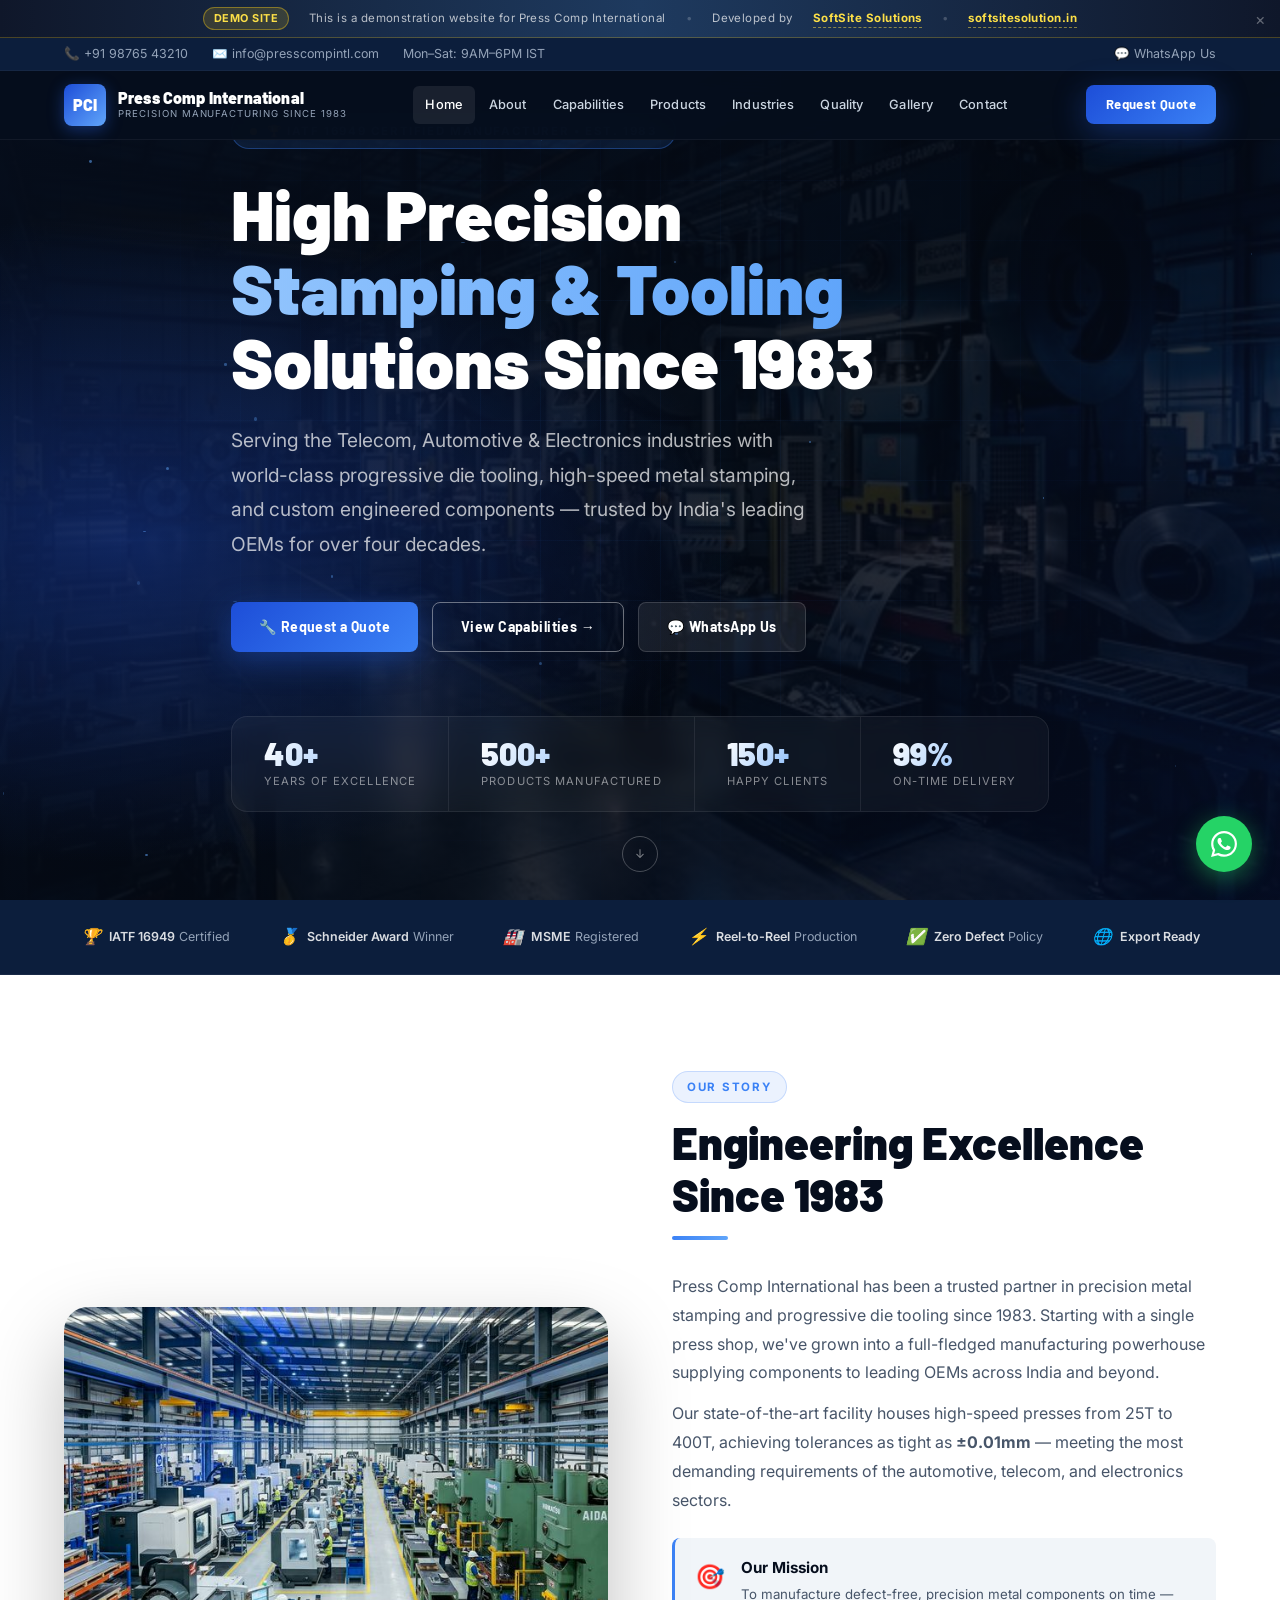
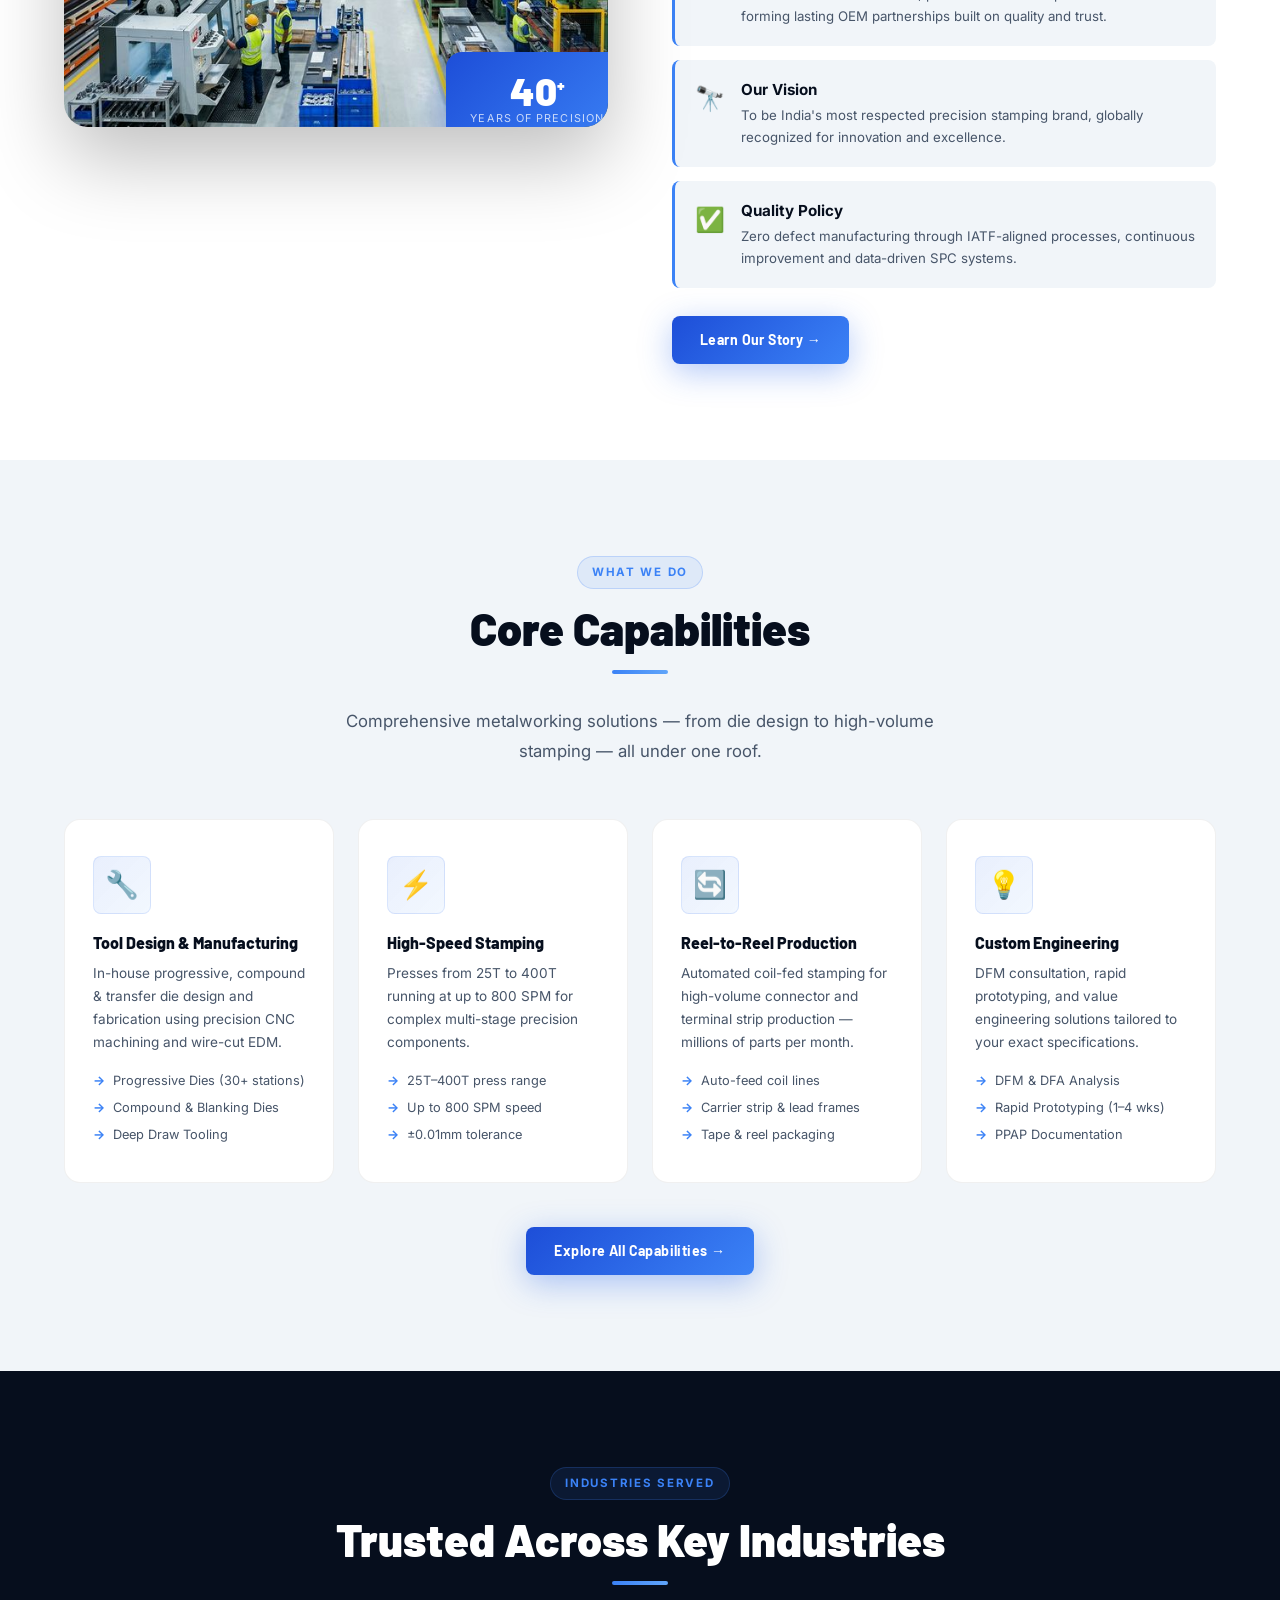
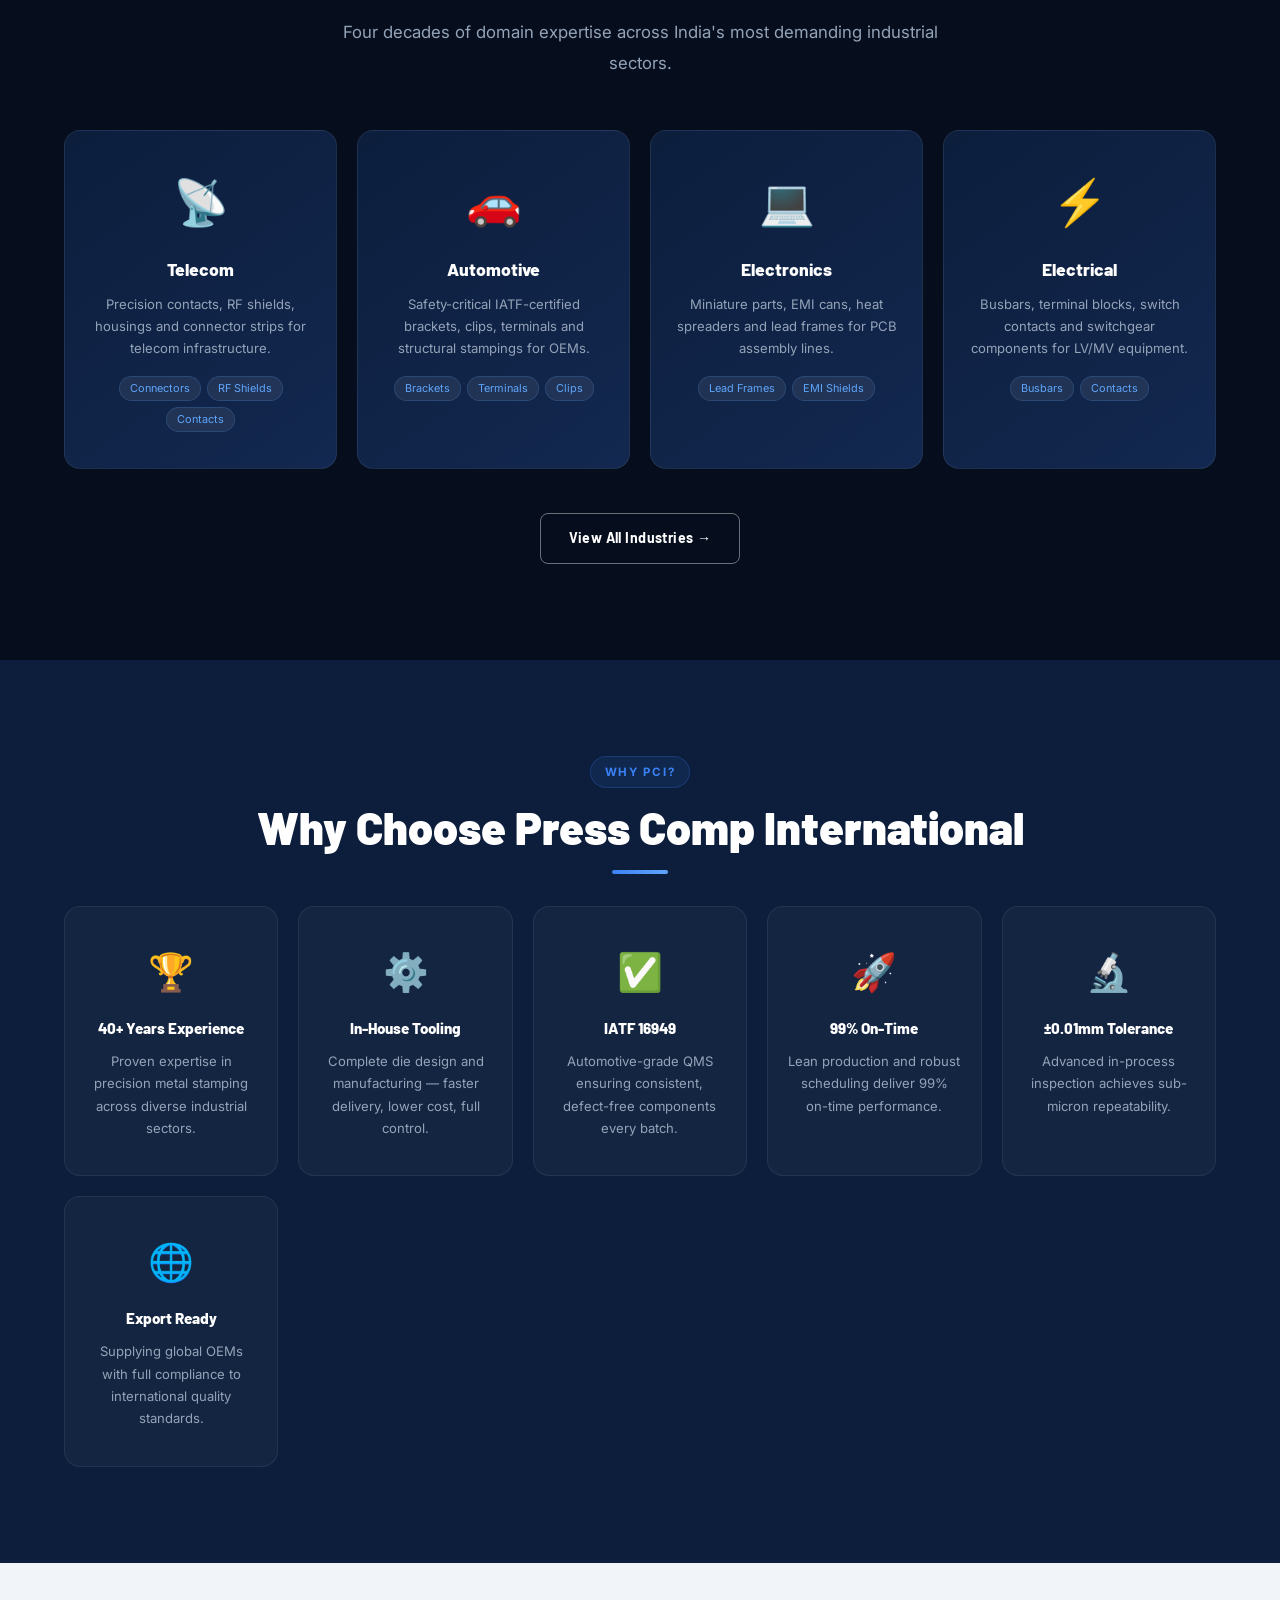
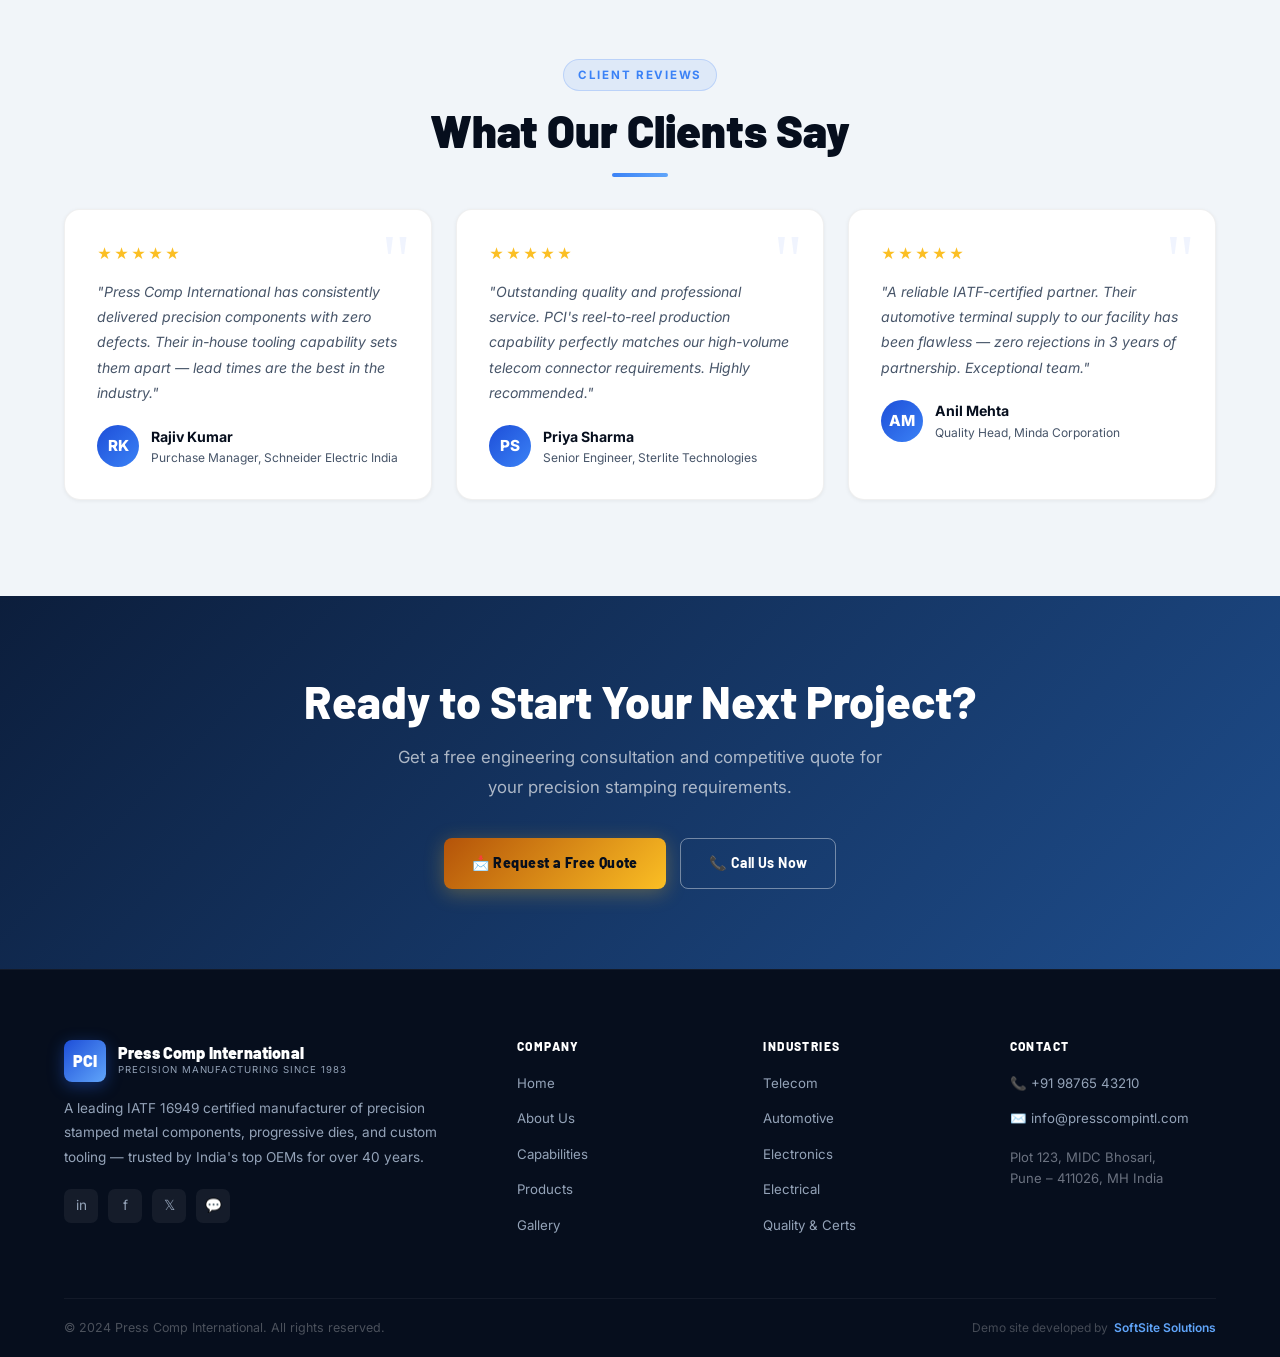
==== index.html @ 60676b9e "Initial commit: Premium Press Comp International website - Developed by SoftSite Solutions" ====
<!DOCTYPE html>
<html lang="en">
<head>
  <meta charset="UTF-8"/>
  <meta name="viewport" content="width=device-width,initial-scale=1.0"/>
  <title>Press Comp International | Precision Stamping & Tooling Since 1983</title>
  <meta name="description" content="Press Comp International – India's leading precision metal stamping and tooling manufacturer since 1983. Serving telecom, automotive, and electronics industries with IATF 16949 certified quality."/>
  <meta name="keywords" content="precision stamping, metal tooling, telecom components, automotive parts, reel-to-reel, progressive die, Press Comp International, Pune manufacturing"/>
  <meta property="og:title" content="Press Comp International | Precision Stamping Since 1983"/>
  <meta property="og:description" content="IATF 16949 certified precision metal stamping manufacturer — 40+ years of excellence."/>
  <meta property="og:type" content="website"/>
  <link rel="canonical" href="https://www.presscompinternational.com/"/>
  <link rel="stylesheet" href="assets/css/style.css"/>
  <link rel="icon" href="data:image/svg+xml,<svg xmlns='http://www.w3.org/2000/svg' viewBox='0 0 100 100'><text y='.9em' font-size='90'>⚙️</text></svg>"/>
</head>
<body>

<!-- ═══ DEMO BANNER ═══ -->
<div id="demo-banner">
  <span class="db-badge">Demo Site</span>
  <span class="db-text">This is a demonstration website for Press Comp International</span>
  <span class="db-sep">•</span>
  <span class="db-text">Developed by</span>
  <a href="https://softsitesolution.in" target="_blank" class="db-link">SoftSite Solutions</a>
  <span class="db-sep">•</span>
  <a href="https://softsitesolution.in" target="_blank" class="db-link">softsitesolution.in</a>
  <button class="db-close" id="db-close" aria-label="Close banner">×</button>
</div>

<!-- ═══ NAVBAR ═══ -->
<nav id="navbar">
  <div class="nav-top">
    <div class="container nav-top-inner">
      <div class="nt-contact">
        <a href="tel:+919876543210">📞 +91 98765 43210</a>
        <a href="mailto:info@presscompintl.com">✉️ info@presscompintl.com</a>
        <span>Mon–Sat: 9AM–6PM IST</span>
      </div>
      <div class="nt-contact">
        <a href="https://wa.me/919876543210" target="_blank">💬 WhatsApp Us</a>
      </div>
    </div>
  </div>
  <div class="nav-main">
    <div class="container nav-inner">
      <a href="index.html" class="logo">
        <div class="logo-mark">PCI</div>
        <div class="logo-text">
          <div class="logo-name">Press Comp International</div>
          <div class="logo-sub">Precision Manufacturing Since 1983</div>
        </div>
      </a>
      <div class="nav-links">
        <a href="index.html" class="active">Home</a>
        <a href="about.html">About</a>
        <a href="capabilities.html">Capabilities</a>
        <a href="products.html">Products</a>
        <a href="industries.html">Industries</a>
        <a href="quality.html">Quality</a>
        <a href="gallery.html">Gallery</a>
        <a href="contact.html">Contact</a>
      </div>
      <div class="nav-cta">
        <a href="contact.html" class="btn btn-primary">Request Quote</a>
      </div>
      <div class="hamburger" id="hamburger"><span></span><span></span><span></span></div>
    </div>
  </div>
</nav>

<!-- Mobile Menu -->
<div class="mobile-menu" id="mobileMenu">
  <button class="mobile-menu-close" id="mobileClose">×</button>
  <a href="index.html">Home</a>
  <a href="about.html">About Us</a>
  <a href="capabilities.html">Capabilities</a>
  <a href="products.html">Products</a>
  <a href="industries.html">Industries</a>
  <a href="quality.html">Quality & Certs</a>
  <a href="gallery.html">Gallery</a>
  <a href="contact.html">Contact</a>
  <a href="contact.html" class="btn btn-primary" style="margin-top:20px;justify-content:center;">📩 Request Quote</a>
</div>

<!-- ═══ HERO ═══ -->
<section id="hero">
  <div class="hero-bg"></div>
  <div class="hero-overlay"></div>
  <div class="hero-grid"></div>
  <div class="hero-particles"></div>

  <div class="container hero-content">
    <div class="hero-eyebrow">
      <div class="eyebrow-dot"></div>
      <span class="eyebrow-text">🏆 IATF 16949 Certified Manufacturer • Est. 1983</span>
    </div>
    <h1 class="hero-title">
      High Precision<br>
      <span class="hl">Stamping &amp; Tooling</span><br>
      Solutions Since 1983
    </h1>
    <p class="hero-sub">Serving the Telecom, Automotive &amp; Electronics industries with world-class progressive die tooling, high-speed metal stamping, and custom engineered components — trusted by India's leading OEMs for over four decades.</p>
    <div class="hero-btns">
      <a href="contact.html" class="btn btn-primary">🔧 Request a Quote</a>
      <a href="capabilities.html" class="btn btn-outline">View Capabilities →</a>
      <a href="https://wa.me/919876543210?text=Hello%20PCI%2C%20I%20have%20an%20enquiry." class="btn btn-glass" target="_blank">💬 WhatsApp Us</a>
    </div>
    <div class="hero-stats">
      <div class="stat-card">
        <div class="stat-num"><span data-target="40" data-suffix="+">40+</span></div>
        <div class="stat-label">Years of Excellence</div>
      </div>
      <div class="stat-card">
        <div class="stat-num"><span data-target="500" data-suffix="+">500+</span></div>
        <div class="stat-label">Products Manufactured</div>
      </div>
      <div class="stat-card">
        <div class="stat-num"><span data-target="150" data-suffix="+">150+</span></div>
        <div class="stat-label">Happy Clients</div>
      </div>
      <div class="stat-card">
        <div class="stat-num"><span data-target="99" data-suffix="%">99%</span></div>
        <div class="stat-label">On-Time Delivery</div>
      </div>
    </div>
  </div>

  <div class="hero-scroll">
    <div class="scroll-ring"></div>
  </div>
</section>

<!-- ═══ TRUST STRIP ═══ -->
<div class="trust-strip">
  <div class="container trust-inner">
    <div class="trust-pill"><i>🏆</i><span><strong>IATF 16949</strong> Certified</span></div>
    <div class="trust-pill"><i>🥇</i><span><strong>Schneider Award</strong> Winner</span></div>
    <div class="trust-pill"><i>🏭</i><span><strong>MSME</strong> Registered</span></div>
    <div class="trust-pill"><i>⚡</i><span><strong>Reel-to-Reel</strong> Production</span></div>
    <div class="trust-pill"><i>✅</i><span><strong>Zero Defect</strong> Policy</span></div>
    <div class="trust-pill"><i>🌐</i><span><strong>Export Ready</strong></span></div>
  </div>
</div>

<!-- ═══ ABOUT SNAPSHOT ═══ -->
<section class="section-pad section-white">
  <div class="container">
    <div class="ab-grid">
      <div class="img-frame reveal">
        <img src="assets/images/factory_floor.png" alt="Press Comp International factory" loading="lazy"/>
        <div class="img-badge">
          <div class="nb">40<sup style="font-size:1rem">+</sup></div>
          <div class="nl">Years of Precision</div>
        </div>
      </div>
      <div class="reveal d1">
        <span class="tag">Our Story</span>
        <h2 class="section-title">Engineering Excellence<br>Since 1983</h2>
        <span class="line"></span>
        <p>Press Comp International has been a trusted partner in precision metal stamping and progressive die tooling since 1983. Starting with a single press shop, we've grown into a full-fledged manufacturing powerhouse supplying components to leading OEMs across India and beyond.</p>
        <p style="margin-top:12px;">Our state-of-the-art facility houses high-speed presses from 25T to 400T, achieving tolerances as tight as <strong>±0.01mm</strong> — meeting the most demanding requirements of the automotive, telecom, and electronics sectors.</p>
        <div class="pillars">
          <div class="pillar"><div class="pillar-ico">🎯</div><div><div class="pillar-title">Our Mission</div><div class="pillar-text">To manufacture defect-free, precision metal components on time — forming lasting OEM partnerships built on quality and trust.</div></div></div>
          <div class="pillar"><div class="pillar-ico">🔭</div><div><div class="pillar-title">Our Vision</div><div class="pillar-text">To be India's most respected precision stamping brand, globally recognized for innovation and excellence.</div></div></div>
          <div class="pillar"><div class="pillar-ico">✅</div><div><div class="pillar-title">Quality Policy</div><div class="pillar-text">Zero defect manufacturing through IATF-aligned processes, continuous improvement and data-driven SPC systems.</div></div></div>
        </div>
        <a href="about.html" class="btn btn-primary" style="margin-top:28px;">Learn Our Story →</a>
      </div>
    </div>
  </div>
</section>

<!-- ═══ CAPABILITIES ═══ -->
<section class="section-pad section-light">
  <div class="container">
    <div class="text-center reveal">
      <span class="tag">What We Do</span>
      <h2 class="section-title">Core Capabilities</h2>
      <span class="line c"></span>
      <p class="section-sub">Comprehensive metalworking solutions — from die design to high-volume stamping — all under one roof.</p>
    </div>
    <div class="cap-grid">
      <div class="cap-card reveal"><div class="cap-ico">🔧</div><h3 class="cap-title">Tool Design & Manufacturing</h3><p class="cap-desc">In-house progressive, compound & transfer die design and fabrication using precision CNC machining and wire-cut EDM.</p><ul class="cap-list"><li>Progressive Dies (30+ stations)</li><li>Compound & Blanking Dies</li><li>Deep Draw Tooling</li></ul></div>
      <div class="cap-card reveal d1"><div class="cap-ico">⚡</div><h3 class="cap-title">High-Speed Stamping</h3><p class="cap-desc">Presses from 25T to 400T running at up to 800 SPM for complex multi-stage precision components.</p><ul class="cap-list"><li>25T–400T press range</li><li>Up to 800 SPM speed</li><li>±0.01mm tolerance</li></ul></div>
      <div class="cap-card reveal d2"><div class="cap-ico">🔄</div><h3 class="cap-title">Reel-to-Reel Production</h3><p class="cap-desc">Automated coil-fed stamping for high-volume connector and terminal strip production — millions of parts per month.</p><ul class="cap-list"><li>Auto-feed coil lines</li><li>Carrier strip & lead frames</li><li>Tape & reel packaging</li></ul></div>
      <div class="cap-card reveal d3"><div class="cap-ico">💡</div><h3 class="cap-title">Custom Engineering</h3><p class="cap-desc">DFM consultation, rapid prototyping, and value engineering solutions tailored to your exact specifications.</p><ul class="cap-list"><li>DFM & DFA Analysis</li><li>Rapid Prototyping (1–4 wks)</li><li>PPAP Documentation</li></ul></div>
    </div>
    <div class="text-center" style="margin-top:44px;">
      <a href="capabilities.html" class="btn btn-primary">Explore All Capabilities →</a>
    </div>
  </div>
</section>

<!-- ═══ INDUSTRIES ═══ -->
<section class="section-pad section-dark">
  <div class="container">
    <div class="text-center reveal">
      <span class="tag">Industries Served</span>
      <h2 class="section-title light">Trusted Across Key Industries</h2>
      <span class="line c"></span>
      <p class="section-sub light">Four decades of domain expertise across India's most demanding industrial sectors.</p>
    </div>
    <div class="ind-grid">
      <div class="ind-card reveal"><div class="ind-ico">📡</div><div class="ind-name">Telecom</div><p class="ind-desc">Precision contacts, RF shields, housings and connector strips for telecom infrastructure.</p><div class="ind-tags"><span class="ind-tag">Connectors</span><span class="ind-tag">RF Shields</span><span class="ind-tag">Contacts</span></div></div>
      <div class="ind-card reveal d1"><div class="ind-ico">🚗</div><div class="ind-name">Automotive</div><p class="ind-desc">Safety-critical IATF-certified brackets, clips, terminals and structural stampings for OEMs.</p><div class="ind-tags"><span class="ind-tag">Brackets</span><span class="ind-tag">Terminals</span><span class="ind-tag">Clips</span></div></div>
      <div class="ind-card reveal d2"><div class="ind-ico">💻</div><div class="ind-name">Electronics</div><p class="ind-desc">Miniature parts, EMI cans, heat spreaders and lead frames for PCB assembly lines.</p><div class="ind-tags"><span class="ind-tag">Lead Frames</span><span class="ind-tag">EMI Shields</span></div></div>
      <div class="ind-card reveal d3"><div class="ind-ico">⚡</div><div class="ind-name">Electrical</div><p class="ind-desc">Busbars, terminal blocks, switch contacts and switchgear components for LV/MV equipment.</p><div class="ind-tags"><span class="ind-tag">Busbars</span><span class="ind-tag">Contacts</span></div></div>
    </div>
    <div class="text-center" style="margin-top:44px;">
      <a href="industries.html" class="btn btn-outline">View All Industries →</a>
    </div>
  </div>
</section>

<!-- ═══ WHY CHOOSE US ═══ -->
<section class="section-pad section-navy">
  <div class="container">
    <div class="text-center reveal">
      <span class="tag">Why PCI?</span>
      <h2 class="section-title light">Why Choose Press Comp International</h2>
      <span class="line c"></span>
    </div>
    <div class="why-grid">
      <div class="why-card reveal"><div class="why-ico">🏆</div><div class="why-title">40+ Years Experience</div><p class="why-text">Proven expertise in precision metal stamping across diverse industrial sectors.</p></div>
      <div class="why-card reveal d1"><div class="why-ico">⚙️</div><div class="why-title">In-House Tooling</div><p class="why-text">Complete die design and manufacturing — faster delivery, lower cost, full control.</p></div>
      <div class="why-card reveal d2"><div class="why-ico">✅</div><div class="why-title">IATF 16949</div><p class="why-text">Automotive-grade QMS ensuring consistent, defect-free components every batch.</p></div>
      <div class="why-card reveal d3"><div class="why-ico">🚀</div><div class="why-title">99% On-Time</div><p class="why-text">Lean production and robust scheduling deliver 99% on-time performance.</p></div>
      <div class="why-card reveal"><div class="why-ico">🔬</div><div class="why-title">±0.01mm Tolerance</div><p class="why-text">Advanced in-process inspection achieves sub-micron repeatability.</p></div>
      <div class="why-card reveal d1"><div class="why-ico">🌐</div><div class="why-title">Export Ready</div><p class="why-text">Supplying global OEMs with full compliance to international quality standards.</p></div>
    </div>
  </div>
</section>

<!-- ═══ TESTIMONIALS ═══ -->
<section class="section-pad section-light">
  <div class="container">
    <div class="text-center reveal">
      <span class="tag">Client Reviews</span>
      <h2 class="section-title">What Our Clients Say</h2>
      <span class="line c"></span>
    </div>
    <div class="testi-grid">
      <div class="testi-card reveal">
        <div class="testi-quote">"</div>
        <div class="stars">★★★★★</div>
        <p class="testi-text">"Press Comp International has consistently delivered precision components with zero defects. Their in-house tooling capability sets them apart — lead times are the best in the industry."</p>
        <div class="testi-auth"><div class="auth-av">RK</div><div><div class="auth-name">Rajiv Kumar</div><div class="auth-role">Purchase Manager, Schneider Electric India</div></div></div>
      </div>
      <div class="testi-card reveal d1">
        <div class="testi-quote">"</div>
        <div class="stars">★★★★★</div>
        <p class="testi-text">"Outstanding quality and professional service. PCI's reel-to-reel production capability perfectly matches our high-volume telecom connector requirements. Highly recommended."</p>
        <div class="testi-auth"><div class="auth-av">PS</div><div><div class="auth-name">Priya Sharma</div><div class="auth-role">Senior Engineer, Sterlite Technologies</div></div></div>
      </div>
      <div class="testi-card reveal d2">
        <div class="testi-quote">"</div>
        <div class="stars">★★★★★</div>
        <p class="testi-text">"A reliable IATF-certified partner. Their automotive terminal supply to our facility has been flawless — zero rejections in 3 years of partnership. Exceptional team."</p>
        <div class="testi-auth"><div class="auth-av">AM</div><div><div class="auth-name">Anil Mehta</div><div class="auth-role">Quality Head, Minda Corporation</div></div></div>
      </div>
    </div>
  </div>
</section>

<!-- ═══ CTA BANNER ═══ -->
<section class="cta-section">
  <div class="container text-center">
    <div class="reveal">
      <h2 style="color:#fff;font-size:clamp(1.8rem,3.5vw,2.8rem);margin-bottom:14px;">Ready to Start Your Next Project?</h2>
      <p style="color:rgba(255,255,255,.65);max-width:520px;margin:0 auto 36px;font-size:1.05rem;line-height:1.8;">Get a free engineering consultation and competitive quote for your precision stamping requirements.</p>
      <div style="display:flex;gap:14px;justify-content:center;flex-wrap:wrap;">
        <a href="contact.html" class="btn btn-gold">📩 Request a Free Quote</a>
        <a href="tel:+919876543210" class="btn btn-outline">📞 Call Us Now</a>
      </div>
    </div>
  </div>
</section>

<!-- ═══ FOOTER ═══ -->
<footer>
  <div class="container">
    <div class="footer-grid">
      <div class="footer-brand">
        <div class="logo">
          <div class="logo-mark">PCI</div>
          <div class="logo-text">
            <div class="logo-name">Press Comp International</div>
            <div class="logo-sub">Precision Manufacturing Since 1983</div>
          </div>
        </div>
        <p>A leading IATF 16949 certified manufacturer of precision stamped metal components, progressive dies, and custom tooling — trusted by India's top OEMs for over 40 years.</p>
        <div class="footer-social">
          <a href="#" class="soc-btn" aria-label="LinkedIn">in</a>
          <a href="#" class="soc-btn" aria-label="Facebook">f</a>
          <a href="#" class="soc-btn" aria-label="Twitter">𝕏</a>
          <a href="https://wa.me/919876543210" class="soc-btn" aria-label="WhatsApp" target="_blank">💬</a>
        </div>
      </div>
      <div class="footer-col">
        <h5>Company</h5>
        <ul>
          <li><a href="index.html">Home</a></li>
          <li><a href="about.html">About Us</a></li>
          <li><a href="capabilities.html">Capabilities</a></li>
          <li><a href="products.html">Products</a></li>
          <li><a href="gallery.html">Gallery</a></li>
        </ul>
      </div>
      <div class="footer-col">
        <h5>Industries</h5>
        <ul>
          <li><a href="industries.html">Telecom</a></li>
          <li><a href="industries.html">Automotive</a></li>
          <li><a href="industries.html">Electronics</a></li>
          <li><a href="industries.html">Electrical</a></li>
          <li><a href="quality.html">Quality & Certs</a></li>
        </ul>
      </div>
      <div class="footer-col">
        <h5>Contact</h5>
        <ul>
          <li><a href="tel:+919876543210">📞 +91 98765 43210</a></li>
          <li><a href="mailto:info@presscompintl.com">✉️ info@presscompintl.com</a></li>
          <li style="color:#6b7280;font-size:.82rem;padding-top:6px;">Plot 123, MIDC Bhosari,<br>Pune – 411026, MH India</li>
        </ul>
      </div>
    </div>
    <div class="footer-bottom">
      <p>© 2024 Press Comp International. All rights reserved.</p>
      <div class="dev-credit">
        Demo site developed by
        <a href="https://softsitesolution.in" target="_blank" rel="noopener">SoftSite Solutions</a>
      </div>
    </div>
  </div>
</footer>

<!-- WhatsApp Float -->
<a href="https://wa.me/919876543210?text=Hello%20Press%20Comp%20International%2C%20I%20would%20like%20to%20request%20a%20quote." class="wa-float" target="_blank" rel="noopener noreferrer" aria-label="Chat on WhatsApp">
  <svg viewBox="0 0 24 24" xmlns="http://www.w3.org/2000/svg"><path d="M17.472 14.382c-.297-.149-1.758-.867-2.03-.967-.273-.099-.471-.148-.67.15-.197.297-.767.966-.94 1.164-.173.199-.347.223-.644.075-.297-.15-1.255-.463-2.39-1.475-.883-.788-1.48-1.761-1.653-2.059-.173-.297-.018-.458.13-.606.134-.133.298-.347.446-.52.149-.174.198-.298.298-.497.099-.198.05-.371-.025-.52-.075-.149-.669-1.612-.916-2.207-.242-.579-.487-.5-.669-.51-.173-.008-.371-.01-.57-.01-.198 0-.52.074-.792.372-.272.297-1.04 1.016-1.04 2.479 0 1.462 1.065 2.875 1.213 3.074.149.198 2.096 3.2 5.077 4.487.709.306 1.262.489 1.694.625.712.227 1.36.195 1.871.118.571-.085 1.758-.719 2.006-1.413.248-.694.248-1.289.173-1.413-.074-.124-.272-.198-.57-.347m-5.421 7.403h-.004a9.87 9.87 0 01-5.031-1.378l-.361-.214-3.741.982.998-3.648-.235-.374a9.86 9.86 0 01-1.51-5.26c.001-5.45 4.436-9.884 9.888-9.884 2.64 0 5.122 1.03 6.988 2.898a9.825 9.825 0 012.893 6.994c-.003 5.45-4.437 9.884-9.885 9.884m8.413-18.297A11.815 11.815 0 0012.05 0C5.495 0 .16 5.335.157 11.892c0 2.096.547 4.142 1.588 5.945L.057 24l6.305-1.654a11.882 11.882 0 005.683 1.448h.005c6.554 0 11.89-5.335 11.893-11.893a11.821 11.821 0 00-3.48-8.413z"/></svg>
</a>

<!-- Scroll Top -->
<button id="scrollTop" aria-label="Scroll to top">↑</button>

<script src="assets/js/main.js"></script>
</body>
</html>
---- assets/css/style.css ----
/* ================================================================
   PRESS COMP INTERNATIONAL — PREMIUM STYLESHEET v2.0
   Developed by SoftSite Solutions | softsitesolution.in
   ================================================================ */

@import url('https://fonts.googleapis.com/css2?family=Inter:wght@300;400;500;600;700;800;900&family=Barlow:ital,wght@0,400;0,500;0,600;0,700;0,800;0,900;1,600&display=swap');

/* ─── CSS Variables ─── */
:root {
  --navy:         #060e1d;
  --navy-mid:     #0c1e3c;
  --navy-light:   #132850;
  --blue:         #1a4272;
  --blue-vivid:   #1d4ed8;
  --accent:       #3b82f6;
  --accent-glow:  #60a5fa;
  --steel:        #475569;
  --steel-light:  #94a3b8;
  --silver:       #cbd5e1;
  --white:        #ffffff;
  --off-white:    #f8fafc;
  --bg-section:   #f1f5f9;
  --gold:         #c8960c;
  --gold-light:   #fbbf24;
  --brand:        #2563eb;
  --brand-dark:   #1e40af;

  --font-head:    'Barlow', sans-serif;
  --font-body:    'Inter', sans-serif;

  --ease:         cubic-bezier(0.4, 0, 0.2, 1);
  --t:            0.3s var(--ease);

  --shadow-xs:    0 1px 4px rgba(0,0,0,0.06);
  --shadow-sm:    0 2px 12px rgba(0,0,0,0.08);
  --shadow-md:    0 8px 32px rgba(0,0,0,0.12);
  --shadow-lg:    0 20px 60px rgba(0,0,0,0.18);
  --shadow-xl:    0 32px 80px rgba(0,0,0,0.25);
  --shadow-blue:  0 8px 32px rgba(37,99,235,0.35);

  --r:            8px;
  --r-lg:         16px;
  --r-xl:         24px;
}

/* ─── Reset ─── */
*,*::before,*::after{box-sizing:border-box;margin:0;padding:0;}
html{scroll-behavior:smooth;font-size:16px;}
body{font-family:var(--font-body);color:var(--navy);background:var(--white);line-height:1.6;overflow-x:hidden;}
img{max-width:100%;height:auto;display:block;}
a{text-decoration:none;color:inherit;}
ul{list-style:none;}
button{cursor:pointer;border:none;background:none;font-family:inherit;}
input,select,textarea{font-family:inherit;}

/* ─── Typography ─── */
h1,h2,h3,h4,h5,h6{font-family:var(--font-head);font-weight:800;line-height:1.15;}
h1{font-size:clamp(2.2rem,5.5vw,4rem);}
h2{font-size:clamp(1.7rem,3.5vw,2.8rem);}
h3{font-size:clamp(1.15rem,2.5vw,1.55rem);}
p{color:var(--steel);line-height:1.8;font-size:1rem;}

/* ─── Utility ─── */
.container{max-width:1200px;margin:0 auto;padding:0 24px;}
.section-pad{padding:96px 0;}
.section-pad-sm{padding:64px 0;}
.text-center{text-align:center;}

.tag{
  display:inline-flex;align-items:center;gap:8px;
  font-size:.72rem;font-weight:700;letter-spacing:.15em;text-transform:uppercase;
  color:var(--accent);background:rgba(59,130,246,.1);
  padding:6px 14px;border-radius:50px;
  border:1px solid rgba(59,130,246,.22);margin-bottom:14px;
}

.section-title{
  font-family:var(--font-head);font-weight:900;color:var(--navy);margin-bottom:16px;
}
.section-title.light{color:var(--white);}
.section-sub{
  font-size:1.05rem;color:var(--steel);max-width:640px;
  margin:0 auto 52px;line-height:1.8;
}
.section-sub.light{color:var(--steel-light);}

.line{
  display:block;width:56px;height:4px;border-radius:2px;
  background:linear-gradient(90deg,var(--accent),var(--accent-glow));
  margin:14px 0 32px;
}
.line.c{margin:14px auto 32px;}

/* ─── Demo Banner ─── */
#demo-banner{
  position:fixed;top:0;left:0;right:0;z-index:2000;
  background:linear-gradient(90deg,#0f172a 0%,#1e3a5f 50%,#0f172a 100%);
  border-bottom:1px solid rgba(250,204,21,.25);
  display:flex;align-items:center;justify-content:center;gap:20px;
  padding:7px 16px;font-size:.72rem;letter-spacing:.04em;
}
#demo-banner .db-badge{
  background:rgba(250,204,21,.15);border:1px solid rgba(250,204,21,.4);
  color:#fde047;border-radius:50px;padding:2px 10px;font-weight:700;font-size:.68rem;text-transform:uppercase;
}
#demo-banner .db-text{color:rgba(255,255,255,.7);}
#demo-banner .db-link{
  color:#fde047;font-weight:700;border-bottom:1px dashed rgba(253,224,71,.5);
  transition:var(--t);text-decoration:none;
}
#demo-banner .db-link:hover{color:#fff;border-color:#fff;}
#demo-banner .db-sep{color:rgba(255,255,255,.2);}
#demo-banner .db-close{
  position:absolute;right:14px;background:none;border:none;
  color:rgba(255,255,255,.35);font-size:1rem;cursor:pointer;transition:var(--t);
}
#demo-banner .db-close:hover{color:var(--white);}

/* ─── Navbar ─── */
#navbar{
  position:fixed;left:0;right:0;z-index:1000;
  transition:var(--t);
  top:33px; /* below demo banner */
}

.nav-top{
  background:var(--navy-mid);padding:6px 0;
  border-bottom:1px solid rgba(255,255,255,.04);
}
.nav-top-inner{
  display:flex;justify-content:space-between;align-items:center;
  font-size:.78rem;
}
.nt-contact{display:flex;gap:24px;color:var(--steel-light);}
.nt-contact a{color:var(--steel-light);display:flex;align-items:center;gap:6px;transition:var(--t);}
.nt-contact a:hover{color:var(--accent-glow);}

.nav-main{
  background:rgba(6,14,29,.96);
  backdrop-filter:blur(24px);-webkit-backdrop-filter:blur(24px);
  border-bottom:1px solid rgba(255,255,255,.05);
}
.nav-main.scrolled{box-shadow:0 4px 30px rgba(0,0,0,.5);}

.nav-inner{
  display:flex;align-items:center;justify-content:space-between;
  height:68px;
}

/* Logo */
.logo{display:flex;align-items:center;gap:12px;text-decoration:none;}
.logo-mark{
  width:42px;height:42px;border-radius:8px;
  background:linear-gradient(135deg,var(--blue-vivid),var(--accent-glow));
  display:flex;align-items:center;justify-content:center;
  font-family:var(--font-head);font-weight:900;font-size:1rem;
  color:#fff;letter-spacing:-.02em;flex-shrink:0;
  box-shadow:0 4px 16px rgba(37,99,235,.4);
}
.logo-text{}
.logo-name{
  font-family:var(--font-head);font-weight:900;font-size:1rem;
  color:#fff;line-height:1.1;letter-spacing:.01em;
  white-space:nowrap;
}
.logo-sub{font-size:.6rem;color:var(--steel-light);letter-spacing:.1em;text-transform:uppercase;}

/* Nav Links */
.nav-links{display:flex;align-items:center;gap:2px;}
.nav-links a{
  color:var(--silver);font-size:.8rem;font-weight:500;
  padding:9px 12px;border-radius:6px;transition:var(--t);
  letter-spacing:.01em;white-space:nowrap;
}
.nav-links a:hover,.nav-links a.active{
  color:#fff;background:rgba(255,255,255,.08);
}

.nav-cta .btn{padding:9px 20px;font-size:.82rem;}

/* Hamburger */
.hamburger{display:none;flex-direction:column;gap:5px;padding:8px;cursor:pointer;}
.hamburger span{display:block;width:22px;height:2px;background:#fff;border-radius:2px;transition:var(--t);}

/* Mobile Menu */
.mobile-menu{
  display:none;position:fixed;inset:0;
  background:rgba(6,14,29,.99);backdrop-filter:blur(30px);
  z-index:999;flex-direction:column;padding:100px 28px 40px;gap:6px;
}
.mobile-menu.open{display:flex;animation:slideIn .3s var(--ease) both;}
@keyframes slideIn{from{opacity:0;transform:translateX(-20px);}to{opacity:1;transform:none;}}
.mobile-menu a{
  color:#fff;font-size:1.35rem;font-family:var(--font-head);font-weight:700;
  padding:16px 0;border-bottom:1px solid rgba(255,255,255,.06);transition:var(--t);
}
.mobile-menu a:hover{color:var(--accent-glow);padding-left:8px;}
.mobile-menu-close{position:absolute;top:20px;right:22px;color:#fff;font-size:2rem;cursor:pointer;background:none;border:none;}

/* ─── Buttons ─── */
.btn{
  display:inline-flex;align-items:center;gap:8px;
  padding:13px 28px;border-radius:var(--r);
  font-family:var(--font-head);font-weight:700;font-size:.88rem;
  letter-spacing:.03em;transition:var(--t);position:relative;overflow:hidden;
  white-space:nowrap;
}
.btn::after{
  content:'';position:absolute;inset:0;
  background:linear-gradient(135deg,rgba(255,255,255,.12),transparent);
  opacity:0;transition:var(--t);
}
.btn:hover::after{opacity:1;}

.btn-primary{
  background:linear-gradient(135deg,var(--blue-vivid),var(--accent));
  color:#fff;box-shadow:var(--shadow-blue);
}
.btn-primary:hover{transform:translateY(-2px);box-shadow:0 12px 40px rgba(37,99,235,.5);}

.btn-outline{
  background:transparent;color:#fff;
  border:1.5px solid rgba(255,255,255,.4);
}
.btn-outline:hover{background:rgba(255,255,255,.08);border-color:#fff;transform:translateY(-2px);}

.btn-gold{
  background:linear-gradient(135deg,#b45309,var(--gold-light));
  color:var(--navy);font-weight:800;
  box-shadow:0 4px 20px rgba(251,191,36,.3);
}
.btn-gold:hover{transform:translateY(-2px);box-shadow:0 8px 32px rgba(251,191,36,.5);}

.btn-glass{
  background:rgba(255,255,255,.08);
  border:1px solid rgba(255,255,255,.15);
  color:#fff;backdrop-filter:blur(10px);
}
.btn-glass:hover{background:rgba(255,255,255,.15);transform:translateY(-2px);}

/* ─── Hero ─── */
#hero{
  min-height:100vh;position:relative;
  display:flex;align-items:center;overflow:hidden;
  background:var(--navy);
  padding-top:105px; /* demo-banner(33) + nav-top(~30) + nav-main(68) = 131 */
}

.hero-bg{
  position:absolute;inset:0;
  background-image:url('../images/hero_factory.png');
  background-size:cover;background-position:center;
  filter:brightness(.25) saturate(.8);
  animation:heroZoom 20s ease-in-out infinite alternate;
  transform-origin:center;
}
@keyframes heroZoom{from{transform:scale(1.04);}to{transform:scale(1.12);}}

.hero-overlay{
  position:absolute;inset:0;
  background:
    radial-gradient(ellipse 80% 60% at 10% 60%,rgba(30,78,216,.35) 0%,transparent 60%),
    linear-gradient(130deg,rgba(6,14,29,.92) 0%,rgba(6,14,29,.55) 60%,rgba(30,78,216,.15) 100%);
}

/* Grid lines overlay */
.hero-grid{
  position:absolute;inset:0;pointer-events:none;
  background-image:
    linear-gradient(rgba(59,130,246,.06) 1px,transparent 1px),
    linear-gradient(90deg,rgba(59,130,246,.06) 1px,transparent 1px);
  background-size:60px 60px;
  mask-image:radial-gradient(ellipse 80% 80% at 50% 50%,black 0%,transparent 70%);
}

.hero-particles{position:absolute;inset:0;pointer-events:none;}
.particle{
  position:absolute;border-radius:50%;
  background:var(--accent-glow);
  animation:particleFloat var(--d,8s) ease-in-out infinite;
}
@keyframes particleFloat{
  0%,100%{transform:translateY(0) translateX(0) scale(1);opacity:.25;}
  50%{transform:translateY(-40px) translateX(20px) scale(1.5);opacity:.7;}
}

.hero-content{position:relative;z-index:2;padding-bottom:80px;}

.hero-eyebrow{
  display:inline-flex;align-items:center;gap:10px;
  background:rgba(59,130,246,.12);
  border:1px solid rgba(59,130,246,.35);
  border-radius:50px;padding:8px 18px;margin-bottom:28px;
  animation:fadeUp .8s var(--ease) both;
}
.eyebrow-dot{width:7px;height:7px;border-radius:50%;background:var(--gold-light);animation:pulse 1.8s infinite;}
@keyframes pulse{0%,100%{opacity:1;transform:scale(1);}50%{opacity:.4;transform:scale(.7);}}
.eyebrow-text{font-size:.72rem;font-weight:700;letter-spacing:.14em;text-transform:uppercase;color:var(--accent-glow);}

.hero-title{
  color:#fff;font-weight:900;font-size:clamp(2.4rem,5.8vw,4.4rem);
  line-height:1.05;margin-bottom:24px;
  animation:fadeUp .9s .08s var(--ease) both;
}
.hero-title .hl{
  background:linear-gradient(90deg,#93c5fd,var(--accent-glow),#a5f3fc);
  -webkit-background-clip:text;-webkit-text-fill-color:transparent;background-clip:text;
  animation:shimmer 3s linear infinite;background-size:200% auto;
}
@keyframes shimmer{0%{background-position:0% center;}100%{background-position:200% center;}}

.hero-sub{
  font-size:clamp(1rem,2vw,1.2rem);
  color:rgba(255,255,255,.7);
  max-width:600px;margin-bottom:40px;line-height:1.8;
  animation:fadeUp 1s .16s var(--ease) both;
}

.hero-btns{display:flex;flex-wrap:wrap;gap:14px;margin-bottom:64px;animation:fadeUp 1s .24s var(--ease) both;}

.hero-stats{
  display:flex;flex-wrap:wrap;
  background:rgba(255,255,255,.04);
  border:1px solid rgba(255,255,255,.08);
  border-radius:var(--r-lg);overflow:hidden;
  backdrop-filter:blur(10px);
  animation:fadeUp 1s .34s var(--ease) both;
  width:fit-content;
}
.stat-card{
  padding:20px 32px;border-right:1px solid rgba(255,255,255,.08);
}
.stat-card:last-child{border-right:none;}
.stat-num{
  font-family:var(--font-head);font-size:2rem;
  font-weight:900;color:#fff;line-height:1;
  background:linear-gradient(120deg,#fff 0%,var(--accent-glow) 100%);
  -webkit-background-clip:text;-webkit-text-fill-color:transparent;background-clip:text;
}
.stat-label{font-size:.7rem;color:rgba(255,255,255,.5);text-transform:uppercase;letter-spacing:.1em;margin-top:4px;}

.hero-scroll{
  position:absolute;bottom:28px;left:50%;transform:translateX(-50%);
  display:flex;flex-direction:column;align-items:center;gap:8px;
  animation:fadeIn 1s 1.2s both;
}
.scroll-ring{
  width:36px;height:36px;border:1.5px solid rgba(255,255,255,.25);border-radius:50%;
  display:flex;align-items:center;justify-content:center;
  animation:scrollBounce 1.5s ease-in-out infinite;
}
@keyframes scrollBounce{0%,100%{transform:translateY(0);}50%{transform:translateY(6px);}}
.scroll-ring::after{content:'↓';color:rgba(255,255,255,.5);font-size:.75rem;}

@keyframes fadeUp{from{opacity:0;transform:translateY(28px);}to{opacity:1;transform:none;}}
@keyframes fadeIn{from{opacity:0;}to{opacity:1;}}

/* ─── Trust Strip ─── */
.trust-strip{
  background:var(--navy-mid);
  border-bottom:1px solid rgba(255,255,255,.05);
  padding:18px 0;
  overflow:hidden;
}
.trust-inner{
  display:flex;align-items:center;justify-content:space-around;
  flex-wrap:wrap;gap:16px;
}
.trust-pill{
  display:flex;align-items:center;gap:8px;
  color:var(--steel-light);font-size:.78rem;padding:6px 0;
}
.trust-pill i{font-size:1rem;color:var(--accent-glow);}
.trust-pill strong{color:rgba(255,255,255,.85);font-weight:600;}

/* ─── Section Styles ─── */
.section-dark{background:var(--navy);}
.section-navy{background:var(--navy-mid);}
.section-light{background:var(--bg-section);}
.section-white{background:#fff;}

/* ─── About Grid ─── */
.ab-grid{display:grid;grid-template-columns:1fr 1fr;gap:64px;align-items:center;}

.img-frame{
  position:relative;border-radius:var(--r-xl);overflow:hidden;
  box-shadow:var(--shadow-xl);
}
.img-frame img{width:100%;height:420px;object-fit:cover;display:block;}
.img-badge{
  position:absolute;bottom:-20px;right:-20px;
  background:linear-gradient(135deg,var(--blue-vivid),var(--accent));
  border-radius:var(--r-lg);padding:20px 24px;text-align:center;
  box-shadow:0 12px 40px rgba(37,99,235,.45);
}
.img-badge .nb{font-family:var(--font-head);font-size:2.4rem;font-weight:900;color:#fff;line-height:1;}
.img-badge .nl{font-size:.68rem;color:rgba(255,255,255,.75);text-transform:uppercase;letter-spacing:.1em;}

.pillars{display:flex;flex-direction:column;gap:14px;margin-top:24px;}
.pillar{
  display:flex;gap:16px;padding:18px 20px;
  background:var(--bg-section);border-radius:var(--r);
  border-left:3px solid var(--accent);transition:var(--t);
}
.pillar:hover{background:#fff;box-shadow:var(--shadow-md);transform:translateX(5px);}
.pillar-ico{font-size:1.5rem;flex-shrink:0;margin-top:2px;}
.pillar-title{font-weight:700;color:var(--navy);font-size:.95rem;margin-bottom:3px;}
.pillar-text{font-size:.83rem;color:var(--steel);line-height:1.65;}

/* ─── Capability Cards ─── */
.cap-grid{display:grid;grid-template-columns:repeat(auto-fit,minmax(260px,1fr));gap:24px;}

.cap-card{
  background:#fff;border-radius:var(--r-lg);padding:36px 28px;
  border:1px solid rgba(0,0,0,.06);transition:var(--t);
  position:relative;overflow:hidden;
}
.cap-card::before{
  content:'';position:absolute;top:0;left:0;right:0;height:3px;
  background:linear-gradient(90deg,var(--blue-vivid),var(--accent-glow));
  transform:scaleX(0);transform-origin:left;transition:var(--t);
}
.cap-card:hover{transform:translateY(-7px);box-shadow:var(--shadow-lg);}
.cap-card:hover::before{transform:scaleX(1);}

.cap-ico{
  width:58px;height:58px;border-radius:var(--r);
  background:linear-gradient(135deg,rgba(37,99,235,.1),rgba(96,165,250,.08));
  display:flex;align-items:center;justify-content:center;
  font-size:1.7rem;margin-bottom:20px;
  border:1px solid rgba(37,99,235,.12);
}
.cap-title{font-size:1rem;font-weight:800;color:var(--navy);margin-bottom:10px;}
.cap-desc{font-size:.85rem;color:var(--steel);line-height:1.7;}
.cap-list{margin-top:16px;display:flex;flex-direction:column;gap:7px;}
.cap-list li{font-size:.8rem;color:var(--steel);display:flex;align-items:center;gap:8px;}
.cap-list li::before{content:'→';color:var(--accent);font-weight:700;flex-shrink:0;}

/* ─── Industry Cards ─── */
.ind-grid{display:grid;grid-template-columns:repeat(auto-fit,minmax(220px,1fr));gap:20px;}

.ind-card{
  background:linear-gradient(145deg,var(--navy-mid),var(--navy-light));
  border-radius:var(--r-lg);padding:36px 24px;text-align:center;
  border:1px solid rgba(255,255,255,.07);transition:var(--t);
  position:relative;overflow:hidden;
}
.ind-card::after{
  content:'';position:absolute;bottom:0;left:0;right:0;height:3px;
  background:linear-gradient(90deg,var(--accent),var(--accent-glow));
  transform:scaleX(0);transition:var(--t);
}
.ind-card:hover{transform:translateY(-7px);border-color:rgba(96,165,250,.25);}
.ind-card:hover::after{transform:scaleX(1);}

.ind-ico{font-size:2.8rem;margin-bottom:16px;}
.ind-name{font-family:var(--font-head);font-size:1.1rem;font-weight:800;color:#fff;margin-bottom:10px;}
.ind-desc{font-size:.82rem;color:var(--steel-light);line-height:1.7;}
.ind-tags{display:flex;flex-wrap:wrap;justify-content:center;gap:6px;margin-top:16px;}
.ind-tag{
  font-size:.68rem;padding:3px 10px;
  background:rgba(255,255,255,.07);border-radius:50px;
  color:var(--accent-glow);border:1px solid rgba(96,165,250,.18);
}

/* ─── Why Cards ─── */
.why-grid{display:grid;grid-template-columns:repeat(auto-fit,minmax(190px,1fr));gap:20px;}
.why-card{
  text-align:center;padding:36px 20px;
  background:rgba(255,255,255,.035);
  border-radius:var(--r-lg);border:1px solid rgba(255,255,255,.07);transition:var(--t);
}
.why-card:hover{background:rgba(255,255,255,.07);border-color:rgba(96,165,250,.25);transform:translateY(-5px);}
.why-ico{font-size:2.3rem;margin-bottom:14px;}
.why-title{font-family:var(--font-head);font-size:.95rem;font-weight:800;color:#fff;margin-bottom:10px;}
.why-text{font-size:.82rem;color:var(--steel-light);line-height:1.7;}

/* ─── Product Cards ─── */
.products-grid{display:grid;grid-template-columns:repeat(auto-fill,minmax(280px,1fr));gap:24px;}
.product-card{
  background:#fff;border-radius:var(--r-lg);overflow:hidden;
  border:1px solid rgba(0,0,0,.07);transition:var(--t);
  box-shadow:var(--shadow-xs);
}
.product-card:hover{transform:translateY(-7px);box-shadow:var(--shadow-lg);}
.product-img{height:200px;overflow:hidden;background:var(--bg-section);}
.product-img img{width:100%;height:100%;object-fit:cover;transition:transform .5s ease;}
.product-card:hover .product-img img{transform:scale(1.07);}
.product-info{padding:24px;}
.product-label{font-size:.68rem;font-weight:700;color:var(--accent);text-transform:uppercase;letter-spacing:.1em;margin-bottom:8px;}
.product-name{font-size:.98rem;font-weight:800;color:var(--navy);margin-bottom:8px;font-family:var(--font-head);}
.product-desc{font-size:.83rem;color:var(--steel);line-height:1.65;}

/* ─── Tabs ─── */
.tab-row{display:flex;gap:8px;flex-wrap:wrap;}
.tab-btn{
  padding:9px 20px;border-radius:50px;
  font-family:var(--font-head);font-weight:700;font-size:.82rem;
  transition:var(--t);border:1.5px solid rgba(0,0,0,.1);
  color:var(--steel);background:#fff;cursor:pointer;
}
.tab-btn.active,.tab-btn:hover{
  background:var(--blue-vivid);color:#fff;border-color:var(--blue-vivid);
  box-shadow:0 4px 16px rgba(37,99,235,.3);
}

/* ─── Quality / Certs ─── */
.cert-grid{display:grid;grid-template-columns:1fr 1fr;gap:14px;}
.cert-card{
  background:#fff;border-radius:var(--r-lg);padding:24px;text-align:center;
  border:1px solid rgba(0,0,0,.07);box-shadow:var(--shadow-xs);transition:var(--t);
}
.cert-card:hover{box-shadow:var(--shadow-md);transform:translateY(-3px);}
.cert-ico{font-size:2.3rem;margin-bottom:10px;}
.cert-name{font-weight:800;color:var(--navy);font-size:.95rem;font-family:var(--font-head);}
.cert-sub{font-size:.75rem;color:var(--steel);margin-top:4px;}

.award-list{display:flex;flex-direction:column;gap:12px;margin-top:24px;}
.award-item{
  display:flex;align-items:center;gap:14px;padding:15px 18px;
  background:#fff;border-radius:var(--r);
  border:1px solid rgba(0,0,0,.06);transition:var(--t);
}
.award-item:hover{box-shadow:var(--shadow-md);transform:translateX(4px);}
.award-ico{font-size:1.7rem;flex-shrink:0;}
.award-item strong{display:block;font-weight:700;color:var(--navy);font-size:.9rem;}
.award-item span{font-size:.78rem;color:var(--steel);}

/* ─── Gallery ─── */
.gallery-grid{
  display:grid;
  grid-template-columns:repeat(3,1fr);
  gap:14px;
}
.gallery-item{border-radius:var(--r-lg);overflow:hidden;position:relative;cursor:pointer;}
.gallery-item.tall{grid-row:span 2;}
.gallery-item.wide{grid-column:span 2;}
.gallery-item img{width:100%;height:100%;object-fit:cover;min-height:200px;transition:transform .5s ease;}
.gallery-item:hover img{transform:scale(1.06);}
.gallery-overlay{
  position:absolute;inset:0;
  background:linear-gradient(to top,rgba(6,14,29,.85),transparent 55%);
  opacity:0;transition:var(--t);display:flex;align-items:flex-end;padding:20px;
}
.gallery-item:hover .gallery-overlay{opacity:1;}
.gallery-caption{color:#fff;font-size:.82rem;font-weight:600;}

/* ─── Testimonials ─── */
.testi-grid{display:grid;grid-template-columns:repeat(auto-fit,minmax(290px,1fr));gap:24px;}
.testi-card{
  background:#fff;border-radius:var(--r-lg);padding:32px;
  border:1px solid rgba(0,0,0,.06);box-shadow:var(--shadow-xs);
  transition:var(--t);position:relative;
}
.testi-card:hover{box-shadow:var(--shadow-md);transform:translateY(-5px);}
.testi-quote{
  position:absolute;top:14px;right:20px;
  font-size:4.5rem;color:rgba(37,99,235,.07);font-family:Georgia;line-height:1;
}
.stars{color:var(--gold-light);letter-spacing:2px;font-size:.9rem;margin-bottom:14px;}
.testi-text{font-size:.88rem;color:var(--steel);line-height:1.8;font-style:italic;margin-bottom:20px;}
.testi-auth{display:flex;align-items:center;gap:12px;}
.auth-av{
  width:42px;height:42px;border-radius:50%;
  background:linear-gradient(135deg,var(--blue-vivid),var(--accent));
  display:flex;align-items:center;justify-content:center;
  font-weight:800;color:#fff;font-size:.95rem;flex-shrink:0;
}
.auth-name{font-weight:700;color:var(--navy);font-size:.88rem;}
.auth-role{font-size:.75rem;color:var(--steel);}

/* ─── Contact ─── */
.contact-grid{display:grid;grid-template-columns:1fr 1.5fr;gap:60px;align-items:start;}
.ci-cards{display:flex;flex-direction:column;gap:14px;}
.ci-card{
  display:flex;gap:16px;padding:18px 20px;
  background:rgba(255,255,255,.04);
  border:1px solid rgba(255,255,255,.08);border-radius:var(--r);transition:var(--t);
}
.ci-card:hover{background:rgba(255,255,255,.07);border-color:rgba(96,165,250,.25);}
.ci-ico{font-size:1.4rem;flex-shrink:0;margin-top:2px;}
.ci-label{font-size:.7rem;color:var(--steel-light);text-transform:uppercase;letter-spacing:.1em;margin-bottom:3px;}
.ci-val{color:#fff;font-weight:600;font-size:.92rem;}
.ci-val a{color:var(--accent-glow);}

/* ─── Form ─── */
.form-box{
  background:#fff;border-radius:var(--r-xl);padding:40px;
  box-shadow:var(--shadow-xl);
}
.form-title{font-size:1.25rem;font-weight:800;color:var(--navy);margin-bottom:6px;font-family:var(--font-head);}
.form-sub{font-size:.85rem;color:var(--steel);margin-bottom:28px;}
.form-group{margin-bottom:18px;}
.form-row{display:grid;grid-template-columns:1fr 1fr;gap:16px;}
.form-group label{
  display:block;font-size:.72rem;font-weight:700;color:var(--steel);
  text-transform:uppercase;letter-spacing:.06em;margin-bottom:7px;
}
.form-group input,.form-group select,.form-group textarea{
  width:100%;padding:12px 15px;
  border:1.5px solid rgba(0,0,0,.1);border-radius:var(--r);
  font-size:.92rem;color:var(--navy);background:var(--bg-section);
  transition:var(--t);outline:none;
}
.form-group input:focus,.form-group select:focus,.form-group textarea:focus{
  border-color:var(--accent);background:#fff;
  box-shadow:0 0 0 3px rgba(37,99,235,.09);
}
.form-group textarea{resize:vertical;min-height:90px;}

.form-submit{
  width:100%;padding:14px;
  background:linear-gradient(135deg,var(--blue-vivid),var(--accent));
  color:#fff;border:none;border-radius:var(--r);
  font-family:var(--font-head);font-size:.98rem;font-weight:800;
  cursor:pointer;transition:var(--t);letter-spacing:.02em;
  display:flex;align-items:center;justify-content:center;gap:8px;
}
.form-submit:hover{transform:translateY(-2px);box-shadow:0 8px 32px rgba(37,99,235,.4);}
.form-submit:disabled{opacity:.7;cursor:wait;transform:none;}

.form-success{
  display:none;margin-top:14px;padding:18px;
  background:rgba(21,128,61,.08);border:1px solid rgba(21,128,61,.2);
  border-radius:var(--r);color:#15803d;font-weight:600;text-align:center;font-size:.88rem;
}

/* Coming Soon overlay */
.cs-overlay{
  display:none;position:fixed;inset:0;
  background:rgba(6,14,29,.92);backdrop-filter:blur(16px);
  z-index:9999;align-items:center;justify-content:center;
}
.cs-overlay.show{display:flex;}
.cs-box{
  background:linear-gradient(145deg,var(--navy-mid),var(--navy-light));
  border:1px solid rgba(255,255,255,.1);border-radius:var(--r-xl);
  padding:52px 48px;max-width:480px;width:90%;text-align:center;
  box-shadow:var(--shadow-xl);animation:csIn .4s var(--ease) both;
}
@keyframes csIn{from{opacity:0;transform:scale(.9);}to{opacity:1;transform:scale(1);}}
.cs-icon{font-size:3.5rem;margin-bottom:20px;}
.cs-title{font-family:var(--font-head);font-size:1.8rem;font-weight:900;color:#fff;margin-bottom:12px;}
.cs-text{font-size:.95rem;color:var(--steel-light);line-height:1.8;margin-bottom:24px;}
.cs-timer{
  font-family:var(--font-head);font-size:1rem;color:var(--gold-light);
  font-weight:700;margin-bottom:28px;letter-spacing:.04em;
}
.cs-btns{display:flex;flex-direction:column;gap:10px;}
.cs-link{
  display:inline-block;padding:13px 24px;
  background:linear-gradient(135deg,var(--blue-vivid),var(--accent));
  color:#fff;border-radius:var(--r);font-weight:700;font-family:var(--font-head);
  transition:var(--t);font-size:.9rem;
}
.cs-link:hover{transform:translateY(-2px);box-shadow:var(--shadow-blue);}
.cs-cancel{color:var(--steel-light);font-size:.85rem;cursor:pointer;transition:var(--t);background:none;border:none;padding:8px;margin-top:6px;}
.cs-cancel:hover{color:#fff;}
.cs-brand{margin-top:20px;font-size:.75rem;color:rgba(255,255,255,.3);}
.cs-brand a{color:var(--accent-glow);}

/* ─── Page Hero ─── */
.page-hero{
  background:linear-gradient(135deg,var(--navy) 0%,var(--navy-mid) 100%);
  padding:170px 0 80px;position:relative;overflow:hidden;
}
.page-hero::before{
  content:'';position:absolute;inset:0;
  background-image:
    linear-gradient(rgba(59,130,246,.05) 1px,transparent 1px),
    linear-gradient(90deg,rgba(59,130,246,.05) 1px,transparent 1px);
  background-size:50px 50px;
}
.page-hero::after{
  content:'';position:absolute;bottom:0;left:0;right:0;height:1px;
  background:linear-gradient(90deg,transparent,var(--accent),transparent);
}
.ph-crumb{display:flex;align-items:center;gap:8px;color:var(--steel-light);font-size:.8rem;margin-bottom:14px;}
.ph-crumb a{color:var(--accent-glow);}
.ph-crumb span{color:rgba(255,255,255,.2);}
.ph-title{font-size:clamp(2rem,4.5vw,3.2rem);color:#fff;font-weight:900;line-height:1.1;margin-bottom:14px;}
.ph-sub{font-size:1rem;color:rgba(255,255,255,.6);max-width:520px;line-height:1.8;}

/* ─── CTA Section ─── */
.cta-section{
  background:linear-gradient(135deg,#0c1e3c,#1e4d8c);
  padding:80px 0;
}

/* ─── Footer ─── */
footer{background:var(--navy);padding-top:70px;border-top:1px solid rgba(255,255,255,.05);}
.footer-grid{
  display:grid;grid-template-columns:2fr 1fr 1fr 1fr;gap:40px;
  padding-bottom:50px;border-bottom:1px solid rgba(255,255,255,.05);
}
.footer-brand p{font-size:.85rem;color:var(--steel-light);line-height:1.8;margin:14px 0 20px;}
.footer-social{display:flex;gap:10px;}
.soc-btn{
  width:34px;height:34px;border-radius:7px;
  background:rgba(255,255,255,.06);
  display:flex;align-items:center;justify-content:center;
  color:var(--steel-light);transition:var(--t);font-size:.85rem;
}
.soc-btn:hover{background:var(--blue-vivid);color:#fff;transform:translateY(-2px);}
.footer-col h5{
  font-family:var(--font-head);font-size:.75rem;font-weight:800;
  color:#fff;text-transform:uppercase;letter-spacing:.12em;margin-bottom:16px;
}
.footer-col li{margin-bottom:10px;}
.footer-col a{font-size:.83rem;color:var(--steel-light);transition:var(--t);}
.footer-col a:hover{color:var(--accent-glow);padding-left:4px;}
.footer-bottom{
  display:flex;justify-content:space-between;align-items:center;
  padding:18px 0;flex-wrap:wrap;gap:10px;
}
.footer-bottom p{font-size:.78rem;color:rgba(255,255,255,.28);}
.footer-bottom a{color:var(--accent-glow);font-weight:600;}
.dev-credit{
  font-size:.75rem;color:rgba(255,255,255,.25);
  display:flex;align-items:center;gap:6px;
}
.dev-credit a{color:var(--accent-glow);font-weight:600;}

/* ─── WhatsApp ─── */
.wa-float{
  position:fixed;bottom:28px;right:28px;z-index:998;
  width:56px;height:56px;background:#25d366;border-radius:50%;
  display:flex;align-items:center;justify-content:center;
  box-shadow:0 6px 24px rgba(37,211,102,.45);cursor:pointer;transition:var(--t);
  animation:waPulse 2.5s ease-in-out infinite;
}
.wa-float:hover{transform:scale(1.12);background:#1ebe5d;}
.wa-float svg{width:26px;height:26px;fill:#fff;}
@keyframes waPulse{
  0%,100%{box-shadow:0 6px 24px rgba(37,211,102,.45);}
  50%{box-shadow:0 6px 40px rgba(37,211,102,.7);}
}

/* ─── Scroll Top ─── */
#scrollTop{
  position:fixed;bottom:96px;right:28px;z-index:997;
  width:42px;height:42px;border-radius:50%;background:rgba(37,99,235,.9);
  color:#fff;font-size:1.1rem;cursor:pointer;
  display:flex;align-items:center;justify-content:center;
  opacity:0;transition:var(--t);box-shadow:0 4px 16px rgba(37,99,235,.4);border:none;
}
#scrollTop.vis{opacity:1;}

/* ─── Reveal ─── */
.reveal{opacity:0;transform:translateY(28px);transition:opacity .7s var(--ease),transform .7s var(--ease);}
.reveal.visible{opacity:1;transform:none;}
.d1{transition-delay:.1s;}.d2{transition-delay:.2s;}.d3{transition-delay:.3s;}.d4{transition-delay:.4s;}

/* ─── Responsive ─── */
@media(max-width:992px){
  .ab-grid,.contact-grid,.footer-grid{grid-template-columns:1fr;}
  .footer-grid{grid-template-columns:1fr 1fr;}
  .gallery-grid{grid-template-columns:1fr 1fr;}
  .gallery-item.tall,.gallery-item.wide{grid-row:auto;grid-column:auto;}
  .img-badge{bottom:-12px;right:12px;}
}
@media(max-width:768px){
  .nav-links,.nav-cta,.nav-top{display:none;}
  .hamburger{display:flex;}
  .hero-stats{flex-direction:column;width:100%;}
  .stat-card{border-right:none;border-bottom:1px solid rgba(255,255,255,.07);}
  #navbar{top:33px;}
  #hero{padding-top:130px;}
  .gallery-grid{grid-template-columns:1fr;}
  .footer-grid{grid-template-columns:1fr;}
  .cert-grid{grid-template-columns:1fr 1fr;}
  .form-row{grid-template-columns:1fr;}
  .form-box{padding:24px 18px;}
  .ab-grid{gap:40px;}
  .cs-box{padding:36px 24px;}
}
@media(max-width:480px){
  #demo-banner .db-text{display:none;}
  .hero-btns{flex-direction:column;}
  .btn{justify-content:center;}
  .contact-grid{grid-template-columns:1fr;}
}
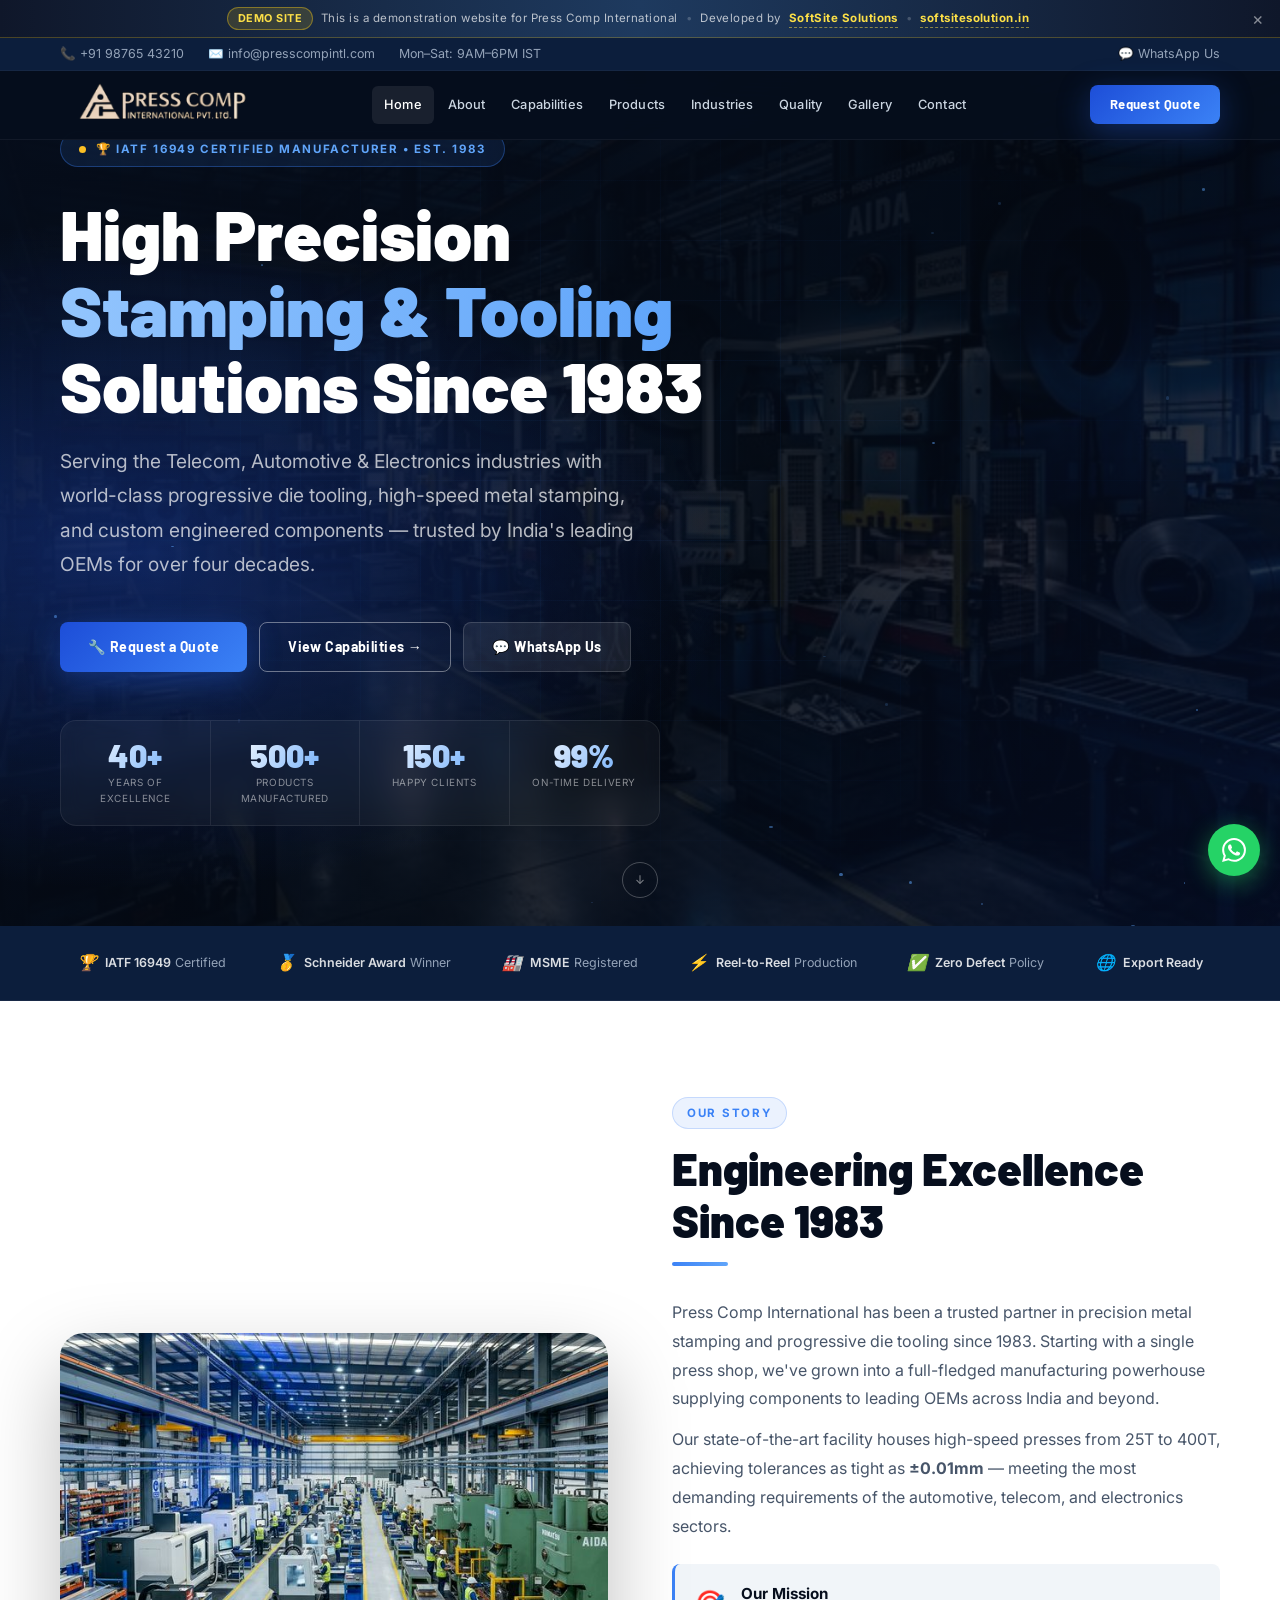
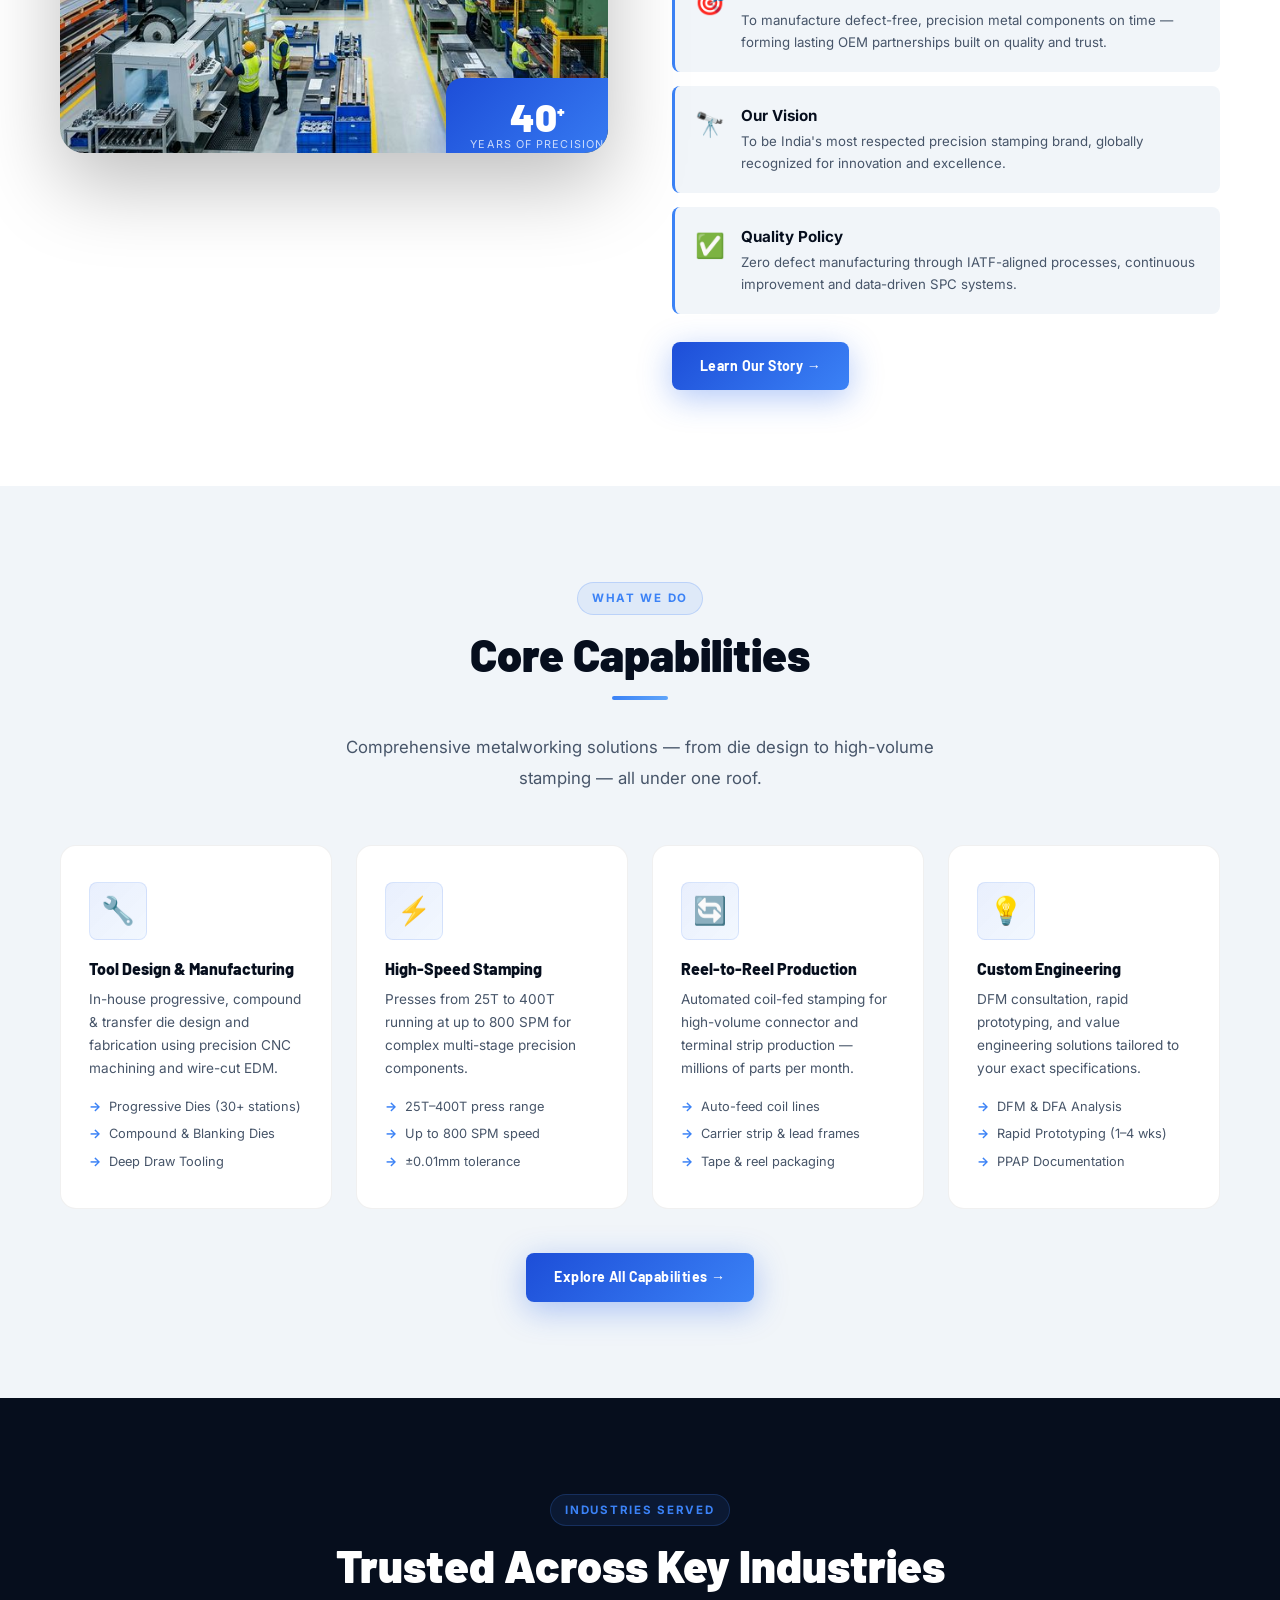
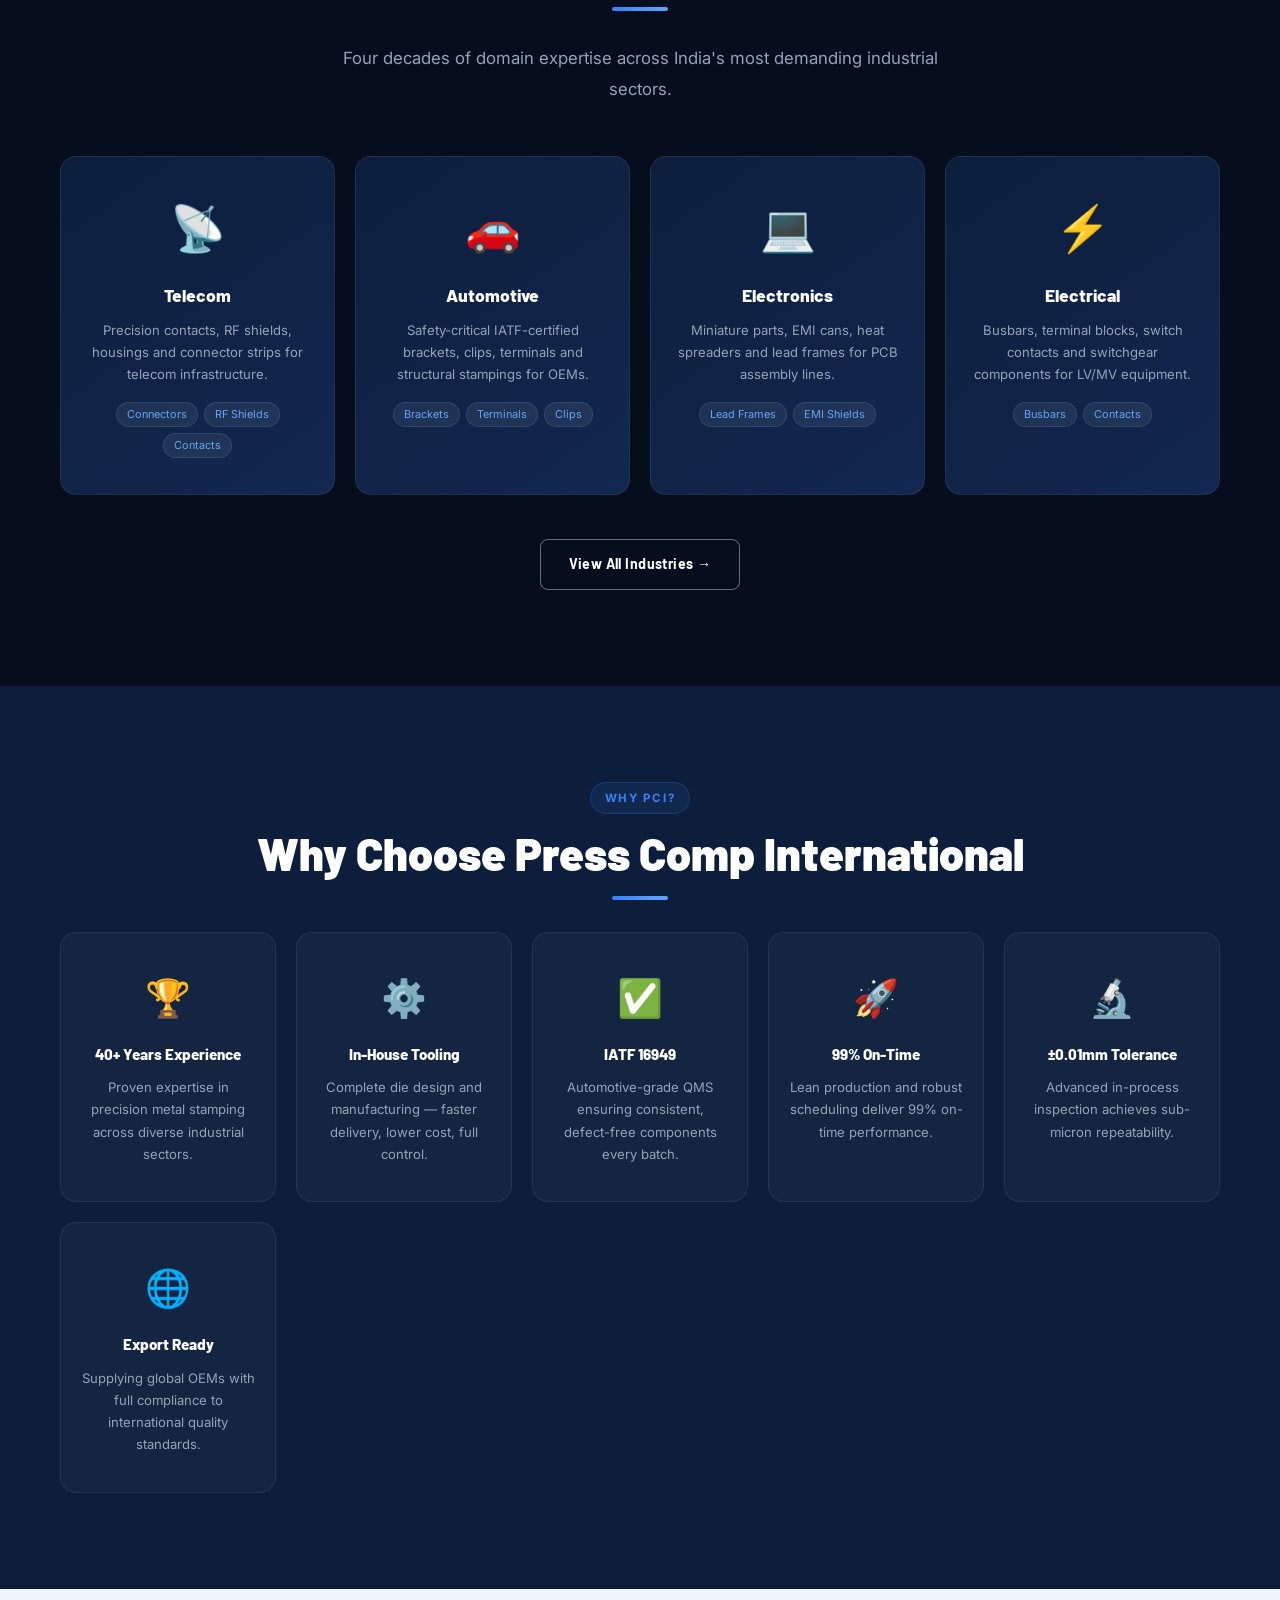
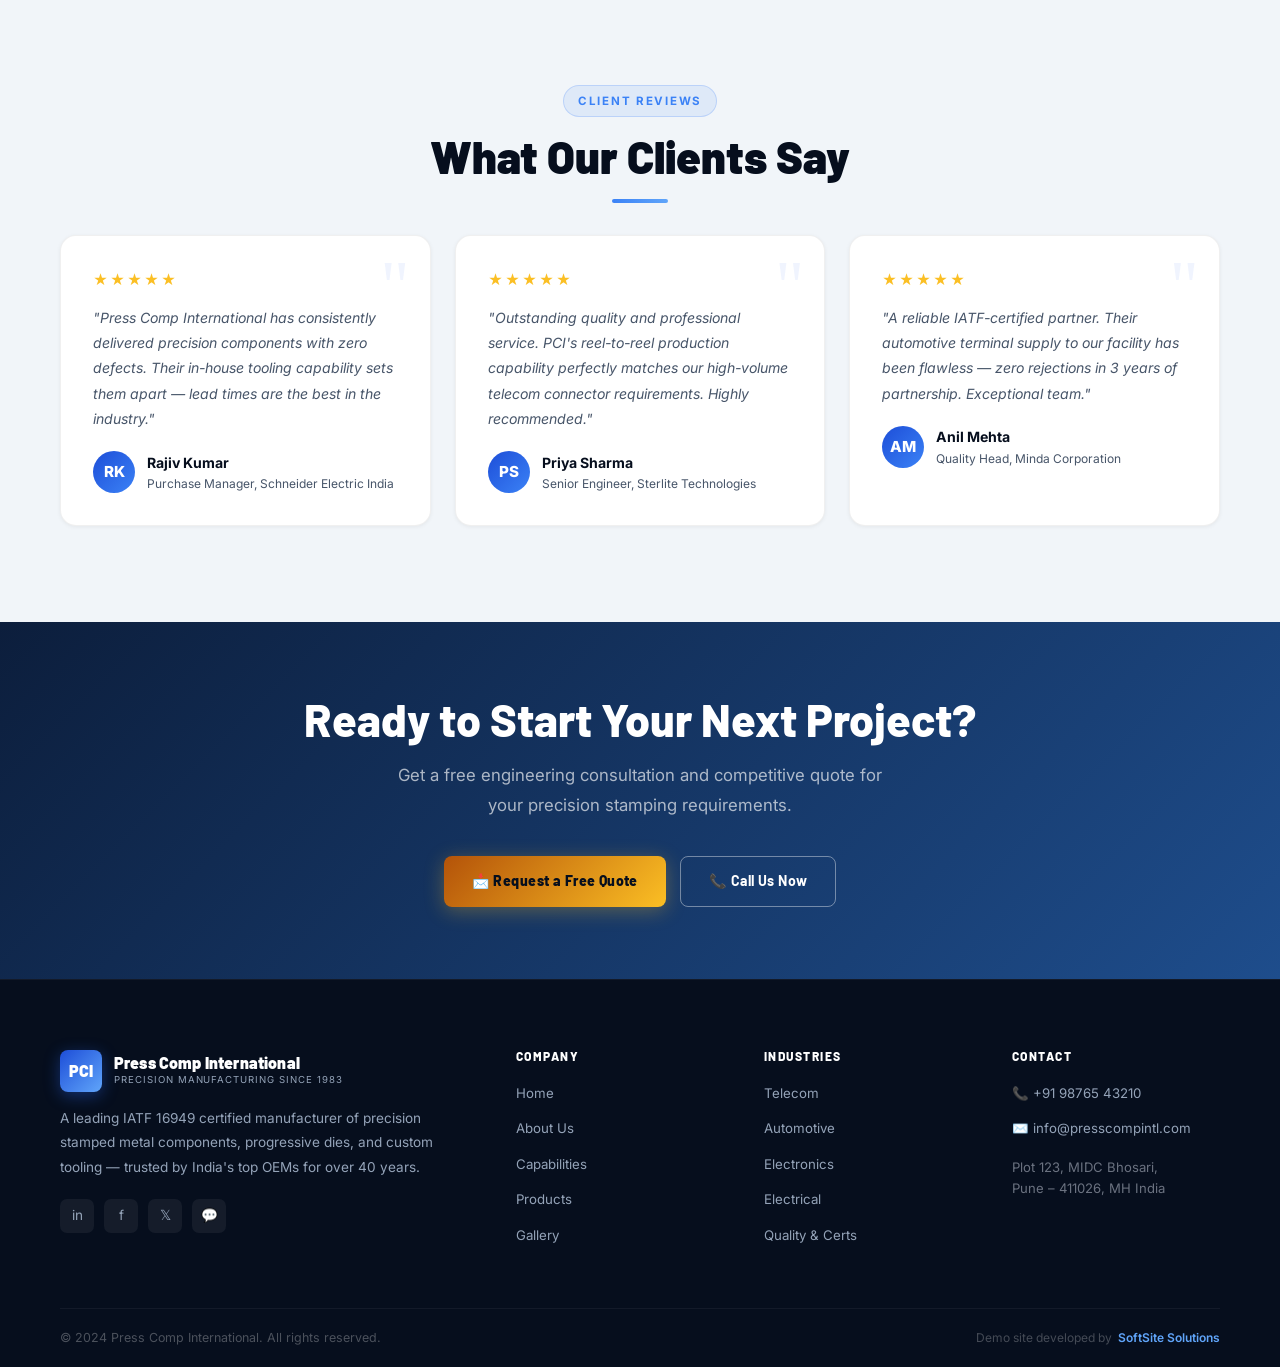
==== commit b44188bb: "feat: integrate real PCI logo - transparent background PNG in all pages navbar" ====
--- a/index.html
+++ b/index.html
@@ -43,13 +43,7 @@
   </div>
   <div class="nav-main">
     <div class="container nav-inner">
-      <a href="index.html" class="logo">
-        <div class="logo-mark">PCI</div>
-        <div class="logo-text">
-          <div class="logo-name">Press Comp International</div>
-          <div class="logo-sub">Precision Manufacturing Since 1983</div>
-        </div>
-      </a>
+      <a href="index.html" class="logo-img-wrap"><img src="assets/images/logo_nobg.png" alt="Press Comp International" class="site-logo" width="200" height="52" loading="eager"/></a>
       <div class="nav-links">
         <a href="index.html" class="active">Home</a>
         <a href="about.html">About</a>
@@ -346,3 +340,5 @@
 <script src="assets/js/main.js"></script>
 </body>
 </html>
+
+
--- a/assets/css/style.css
+++ b/assets/css/style.css
@@ -45,8 +45,8 @@
 
 /* ─── Reset ─── */
 *,*::before,*::after{box-sizing:border-box;margin:0;padding:0;}
-html{scroll-behavior:smooth;font-size:16px;}
-body{font-family:var(--font-body);color:var(--navy);background:var(--white);line-height:1.6;overflow-x:hidden;}
+html{scroll-behavior:smooth;font-size:16px;overflow-x:hidden;}
+body{font-family:var(--font-body);color:var(--navy);background:var(--white);line-height:1.6;overflow-x:hidden;max-width:100vw;}
 img{max-width:100%;height:auto;display:block;}
 a{text-decoration:none;color:inherit;}
 ul{list-style:none;}
@@ -55,13 +55,13 @@
 
 /* ─── Typography ─── */
 h1,h2,h3,h4,h5,h6{font-family:var(--font-head);font-weight:800;line-height:1.15;}
-h1{font-size:clamp(2.2rem,5.5vw,4rem);}
-h2{font-size:clamp(1.7rem,3.5vw,2.8rem);}
-h3{font-size:clamp(1.15rem,2.5vw,1.55rem);}
+h1{font-size:clamp(1.8rem,5vw,4rem);}
+h2{font-size:clamp(1.4rem,3.5vw,2.8rem);}
+h3{font-size:clamp(1rem,2.5vw,1.55rem);}
 p{color:var(--steel);line-height:1.8;font-size:1rem;}
 
 /* ─── Utility ─── */
-.container{max-width:1200px;margin:0 auto;padding:0 24px;}
+.container{max-width:1200px;margin:0 auto;padding:0 20px;width:100%;}
 .section-pad{padding:96px 0;}
 .section-pad-sm{padding:64px 0;}
 .text-center{text-align:center;}
@@ -96,23 +96,30 @@
   position:fixed;top:0;left:0;right:0;z-index:2000;
   background:linear-gradient(90deg,#0f172a 0%,#1e3a5f 50%,#0f172a 100%);
   border-bottom:1px solid rgba(250,204,21,.25);
-  display:flex;align-items:center;justify-content:center;gap:20px;
-  padding:7px 16px;font-size:.72rem;letter-spacing:.04em;
+  display:flex;align-items:center;justify-content:center;
+  flex-wrap:nowrap;gap:8px;
+  padding:7px 40px 7px 16px;
+  font-size:.72rem;letter-spacing:.04em;
+  width:100%;overflow:hidden;
+  min-height:30px;
 }
 #demo-banner .db-badge{
   background:rgba(250,204,21,.15);border:1px solid rgba(250,204,21,.4);
-  color:#fde047;border-radius:50px;padding:2px 10px;font-weight:700;font-size:.68rem;text-transform:uppercase;
-}
-#demo-banner .db-text{color:rgba(255,255,255,.7);}
+  color:#fde047;border-radius:50px;padding:2px 10px;font-weight:700;
+  font-size:.68rem;text-transform:uppercase;white-space:nowrap;flex-shrink:0;
+}
+#demo-banner .db-text{color:rgba(255,255,255,.7);white-space:nowrap;}
 #demo-banner .db-link{
   color:#fde047;font-weight:700;border-bottom:1px dashed rgba(253,224,71,.5);
-  transition:var(--t);text-decoration:none;
+  transition:var(--t);text-decoration:none;white-space:nowrap;
 }
 #demo-banner .db-link:hover{color:#fff;border-color:#fff;}
-#demo-banner .db-sep{color:rgba(255,255,255,.2);}
+#demo-banner .db-sep{color:rgba(255,255,255,.2);flex-shrink:0;}
 #demo-banner .db-close{
-  position:absolute;right:14px;background:none;border:none;
-  color:rgba(255,255,255,.35);font-size:1rem;cursor:pointer;transition:var(--t);
+  position:absolute;right:10px;top:50%;transform:translateY(-50%);
+  background:none;border:none;color:rgba(255,255,255,.5);
+  font-size:1.1rem;cursor:pointer;transition:var(--t);
+  padding:4px 6px;line-height:1;
 }
 #demo-banner .db-close:hover{color:var(--white);}
 
@@ -147,7 +154,24 @@
   height:68px;
 }
 
-/* Logo */
+/* Logo Image */
+.logo-img-wrap{
+  display:flex;align-items:center;text-decoration:none;
+  flex-shrink:0;
+}
+.site-logo{
+  height:46px;
+  width:auto;
+  max-width:220px;
+  object-fit:contain;
+  /* No filter needed — logo_nobg.png has transparent background */
+  /* Slightly brighten so navy logo is visible on dark navbar */
+  filter:brightness(1) saturate(0.5) invert(1);
+  transition:opacity 0.2s ease;
+}
+.site-logo:hover{opacity:0.8;}
+
+/* Keep old classes for any pages still using text logo */
 .logo{display:flex;align-items:center;gap:12px;text-decoration:none;}
 .logo-mark{
   width:42px;height:42px;border-radius:8px;
@@ -157,11 +181,10 @@
   color:#fff;letter-spacing:-.02em;flex-shrink:0;
   box-shadow:0 4px 16px rgba(37,99,235,.4);
 }
-.logo-text{}
+.logo-text{display:flex;flex-direction:column;}
 .logo-name{
   font-family:var(--font-head);font-weight:900;font-size:1rem;
-  color:#fff;line-height:1.1;letter-spacing:.01em;
-  white-space:nowrap;
+  color:#fff;line-height:1.1;letter-spacing:.01em;white-space:nowrap;
 }
 .logo-sub{font-size:.6rem;color:var(--steel-light);letter-spacing:.1em;text-transform:uppercase;}
 
@@ -243,7 +266,8 @@
   min-height:100vh;position:relative;
   display:flex;align-items:center;overflow:hidden;
   background:var(--navy);
-  padding-top:105px; /* demo-banner(33) + nav-top(~30) + nav-main(68) = 131 */
+  padding-top:131px; /* demo-banner(30) + nav-top(36) + nav-main(68) */
+  padding-bottom:40px;
 }
 
 .hero-bg{
@@ -284,7 +308,7 @@
   50%{transform:translateY(-40px) translateX(20px) scale(1.5);opacity:.7;}
 }
 
-.hero-content{position:relative;z-index:2;padding-bottom:80px;}
+.hero-content{position:relative;z-index:2;padding-bottom:60px;width:100%;}
 
 .hero-eyebrow{
   display:inline-flex;align-items:center;gap:10px;
@@ -298,9 +322,10 @@
 .eyebrow-text{font-size:.72rem;font-weight:700;letter-spacing:.14em;text-transform:uppercase;color:var(--accent-glow);}
 
 .hero-title{
-  color:#fff;font-weight:900;font-size:clamp(2.4rem,5.8vw,4.4rem);
-  line-height:1.05;margin-bottom:24px;
+  color:#fff;font-weight:900;font-size:clamp(1.9rem,5.5vw,4.4rem);
+  line-height:1.08;margin-bottom:20px;
   animation:fadeUp .9s .08s var(--ease) both;
+  word-break:break-word;
 }
 .hero-title .hl{
   background:linear-gradient(90deg,#93c5fd,var(--accent-glow),#a5f3fc);
@@ -316,28 +341,30 @@
   animation:fadeUp 1s .16s var(--ease) both;
 }
 
-.hero-btns{display:flex;flex-wrap:wrap;gap:14px;margin-bottom:64px;animation:fadeUp 1s .24s var(--ease) both;}
+.hero-btns{display:flex;flex-wrap:wrap;gap:12px;margin-bottom:48px;animation:fadeUp 1s .24s var(--ease) both;}
 
 .hero-stats{
-  display:flex;flex-wrap:wrap;
+  display:grid;
+  grid-template-columns:repeat(4,1fr);
   background:rgba(255,255,255,.04);
   border:1px solid rgba(255,255,255,.08);
   border-radius:var(--r-lg);overflow:hidden;
   backdrop-filter:blur(10px);
   animation:fadeUp 1s .34s var(--ease) both;
-  width:fit-content;
+  width:100%;max-width:600px;
 }
 .stat-card{
-  padding:20px 32px;border-right:1px solid rgba(255,255,255,.08);
+  padding:18px 16px;border-right:1px solid rgba(255,255,255,.08);
+  text-align:center;
 }
 .stat-card:last-child{border-right:none;}
 .stat-num{
-  font-family:var(--font-head);font-size:2rem;
+  font-family:var(--font-head);font-size:clamp(1.3rem,3vw,2rem);
   font-weight:900;color:#fff;line-height:1;
   background:linear-gradient(120deg,#fff 0%,var(--accent-glow) 100%);
   -webkit-background-clip:text;-webkit-text-fill-color:transparent;background-clip:text;
 }
-.stat-label{font-size:.7rem;color:rgba(255,255,255,.5);text-transform:uppercase;letter-spacing:.1em;margin-top:4px;}
+.stat-label{font-size:.62rem;color:rgba(255,255,255,.5);text-transform:uppercase;letter-spacing:.06em;margin-top:4px;}
 
 .hero-scroll{
   position:absolute;bottom:28px;left:50%;transform:translateX(-50%);
@@ -662,7 +689,7 @@
 /* ─── Page Hero ─── */
 .page-hero{
   background:linear-gradient(135deg,var(--navy) 0%,var(--navy-mid) 100%);
-  padding:170px 0 80px;position:relative;overflow:hidden;
+  padding:160px 0 70px;position:relative;overflow:hidden;
 }
 .page-hero::before{
   content:'';position:absolute;inset:0;
@@ -684,7 +711,7 @@
 /* ─── CTA Section ─── */
 .cta-section{
   background:linear-gradient(135deg,#0c1e3c,#1e4d8c);
-  padding:80px 0;
+  padding:72px 0;
 }
 
 /* ─── Footer ─── */
@@ -723,14 +750,14 @@
 
 /* ─── WhatsApp ─── */
 .wa-float{
-  position:fixed;bottom:28px;right:28px;z-index:998;
-  width:56px;height:56px;background:#25d366;border-radius:50%;
+  position:fixed;bottom:24px;right:20px;z-index:998;
+  width:52px;height:52px;background:#25d366;border-radius:50%;
   display:flex;align-items:center;justify-content:center;
   box-shadow:0 6px 24px rgba(37,211,102,.45);cursor:pointer;transition:var(--t);
   animation:waPulse 2.5s ease-in-out infinite;
 }
-.wa-float:hover{transform:scale(1.12);background:#1ebe5d;}
-.wa-float svg{width:26px;height:26px;fill:#fff;}
+.wa-float:hover{transform:scale(1.1);background:#1ebe5d;}
+.wa-float svg{width:24px;height:24px;fill:#fff;}
 @keyframes waPulse{
   0%,100%{box-shadow:0 6px 24px rgba(37,211,102,.45);}
   50%{box-shadow:0 6px 40px rgba(37,211,102,.7);}
@@ -738,9 +765,9 @@
 
 /* ─── Scroll Top ─── */
 #scrollTop{
-  position:fixed;bottom:96px;right:28px;z-index:997;
-  width:42px;height:42px;border-radius:50%;background:rgba(37,99,235,.9);
-  color:#fff;font-size:1.1rem;cursor:pointer;
+  position:fixed;bottom:86px;right:20px;z-index:997;
+  width:38px;height:38px;border-radius:50%;background:rgba(37,99,235,.9);
+  color:#fff;font-size:1rem;cursor:pointer;
   display:flex;align-items:center;justify-content:center;
   opacity:0;transition:var(--t);box-shadow:0 4px 16px rgba(37,99,235,.4);border:none;
 }
@@ -752,31 +779,161 @@
 .d1{transition-delay:.1s;}.d2{transition-delay:.2s;}.d3{transition-delay:.3s;}.d4{transition-delay:.4s;}
 
 /* ─── Responsive ─── */
+
+/* ── Tablet (≤992px) ── */
 @media(max-width:992px){
-  .ab-grid,.contact-grid,.footer-grid{grid-template-columns:1fr;}
-  .footer-grid{grid-template-columns:1fr 1fr;}
+  .ab-grid{grid-template-columns:1fr;gap:40px;}
+  .contact-grid{grid-template-columns:1fr;gap:40px;}
+  .footer-grid{grid-template-columns:1fr 1fr;gap:28px;}
   .gallery-grid{grid-template-columns:1fr 1fr;}
   .gallery-item.tall,.gallery-item.wide{grid-row:auto;grid-column:auto;}
-  .img-badge{bottom:-12px;right:12px;}
-}
+  .img-badge{bottom:14px;right:14px;}
+  .img-frame img{height:320px;}
+  .section-pad{padding:72px 0;}
+  .hero-stats{max-width:100%;}
+}
+
+/* ── Mobile (≤768px) ── */
 @media(max-width:768px){
-  .nav-links,.nav-cta,.nav-top{display:none;}
+  /* Nav */
+  .nav-links,.nav-cta{display:none;}
+  .nav-top{display:none;}
   .hamburger{display:flex;}
-  .hero-stats{flex-direction:column;width:100%;}
-  .stat-card{border-right:none;border-bottom:1px solid rgba(255,255,255,.07);}
-  #navbar{top:33px;}
-  #hero{padding-top:130px;}
+  #navbar{top:30px;}
+  .nav-main .nav-inner{height:58px;}
+
+  /* Hero */
+  #hero{padding-top:110px;padding-bottom:50px;min-height:auto;}
+  .hero-content{padding-bottom:20px;}
+  .hero-eyebrow{font-size:.65rem;padding:6px 14px;margin-bottom:18px;}
+  .eyebrow-text{font-size:.65rem;letter-spacing:.08em;}
+  .hero-sub{font-size:.9rem;margin-bottom:28px;}
+  .hero-btns{gap:10px;margin-bottom:32px;}
+  .hero-stats{
+    grid-template-columns:repeat(2,1fr);
+    max-width:100%;
+  }
+  .stat-card:nth-child(2){border-right:none;}
+  .stat-card:nth-child(1),.stat-card:nth-child(2){
+    border-bottom:1px solid rgba(255,255,255,.08);
+  }
+
+  /* Trust strip */
+  .trust-inner{justify-content:flex-start;gap:10px;overflow-x:auto;padding:0 4px;flex-wrap:nowrap;}
+  .trust-pill{flex-shrink:0;font-size:.72rem;}
+
+  /* About */
+  .ab-grid{grid-template-columns:1fr;gap:32px;}
+  .img-frame img{height:240px;}
+  .img-badge{bottom:10px;right:10px;padding:14px 16px;}
+  .img-badge .nb{font-size:1.8rem;}
+  .pillars{gap:10px;}
+
+  /* Caps / Ind / Why grids */
+  .cap-grid{grid-template-columns:1fr;}
+  .ind-grid{grid-template-columns:1fr 1fr;}
+  .why-grid{grid-template-columns:1fr 1fr;}
+  .cap-card{padding:24px 20px;}
+
+  /* Gallery */
+  .gallery-grid{grid-template-columns:1fr 1fr;}
+
+  /* Footer */
+  .footer-grid{grid-template-columns:1fr;gap:24px;}
+  footer{padding-top:48px;}
+  .footer-bottom{flex-direction:column;text-align:center;gap:6px;}
+
+  /* Certs */
+  .cert-grid{grid-template-columns:1fr 1fr;}
+
+  /* Form */
+  .form-row{grid-template-columns:1fr;}
+  .form-box{padding:22px 16px;}
+  .contact-grid{grid-template-columns:1fr;gap:32px;}
+
+  /* Sections */
+  .section-pad{padding:56px 0;}
+  .page-hero{padding:130px 0 52px;}
+  .section-sub{margin-bottom:36px;font-size:.95rem;}
+  .cta-section{padding:56px 0;}
+
+  /* Coming soon */
+  .cs-box{padding:28px 18px;}
+  .cs-title{font-size:1.4rem;}
+  .cs-text{font-size:.85rem;}
+
+  /* Floating buttons */
+  .wa-float{bottom:18px;right:14px;width:48px;height:48px;}
+  #scrollTop{bottom:76px;right:14px;width:36px;height:36px;font-size:.9rem;}
+
+  /* Testimonials */
+  .testi-grid{grid-template-columns:1fr;}
+  .testi-card{padding:24px 20px;}
+
+  /* Products */
+  .products-grid{grid-template-columns:1fr;}
+  .tab-row{gap:6px;}
+  .tab-btn{padding:7px 14px;font-size:.78rem;}
+}
+
+/* ── Small Mobile (≤480px) ── */
+@media(max-width:480px){
+  /* Demo banner — compact single line */
+  #demo-banner{gap:5px;padding:6px 36px 6px 10px;font-size:.65rem;}
+  #demo-banner .db-text{display:none;}
+  #demo-banner .db-sep{display:none;}
+  #demo-banner .db-badge{padding:2px 8px;font-size:.6rem;}
+
+  /* Hero */
+  .hero-btns{flex-direction:column;align-items:stretch;}
+  .btn{justify-content:center;width:100%;}
+  .hero-stats{grid-template-columns:repeat(2,1fr);}
+
+  /* Industries — stack to 1 col */
+  .ind-grid{grid-template-columns:1fr;}
+  .why-grid{grid-template-columns:1fr;}
+
+  /* Gallery — single col */
   .gallery-grid{grid-template-columns:1fr;}
+  .gallery-item img{min-height:180px;}
+
+  /* Certs — single col */
+  .cert-grid{grid-template-columns:1fr;}
+
+  /* Container padding */
+  .container{padding:0 14px;}
+
+  /* Footer bottom stacked */
   .footer-grid{grid-template-columns:1fr;}
-  .cert-grid{grid-template-columns:1fr 1fr;}
-  .form-row{grid-template-columns:1fr;}
-  .form-box{padding:24px 18px;}
-  .ab-grid{gap:40px;}
-  .cs-box{padding:36px 24px;}
-}
-@media(max-width:480px){
+  .footer-bottom{flex-direction:column;align-items:center;gap:4px;}
+
+  /* Page hero */
+  .page-hero{padding:120px 0 44px;}
+  .ph-title{font-size:clamp(1.6rem,7vw,2.4rem);}
+
+  /* Sections */
+  .section-pad{padding:44px 0;}
+}
+
+/* ── Extra Small Mobile (≤420px) ── */
+@media(max-width:420px){
+  /* Banner: only badge + link, nothing else */
+  #demo-banner{
+    justify-content:flex-start;
+    padding:5px 32px 5px 8px;
+    gap:4px;
+    font-size:.62rem;
+  }
   #demo-banner .db-text{display:none;}
-  .hero-btns{flex-direction:column;}
-  .btn{justify-content:center;}
-  .contact-grid{grid-template-columns:1fr;}
-}
+  #demo-banner .db-sep{display:none;}
+  #demo-banner .db-badge{font-size:.58rem;padding:2px 7px;}
+  #demo-banner .db-link:first-of-type{display:none;} /* hide "SoftSite Solutions" keep URL */
+
+  /* Tighter hero on very small screens */
+  #hero{padding-top:100px;}
+  .hero-eyebrow{max-width:100%;white-space:normal;text-align:left;}
+
+  /* Nav logo text truncate */
+  .logo-name{font-size:.85rem;}
+  .logo-sub{display:none;}
+}
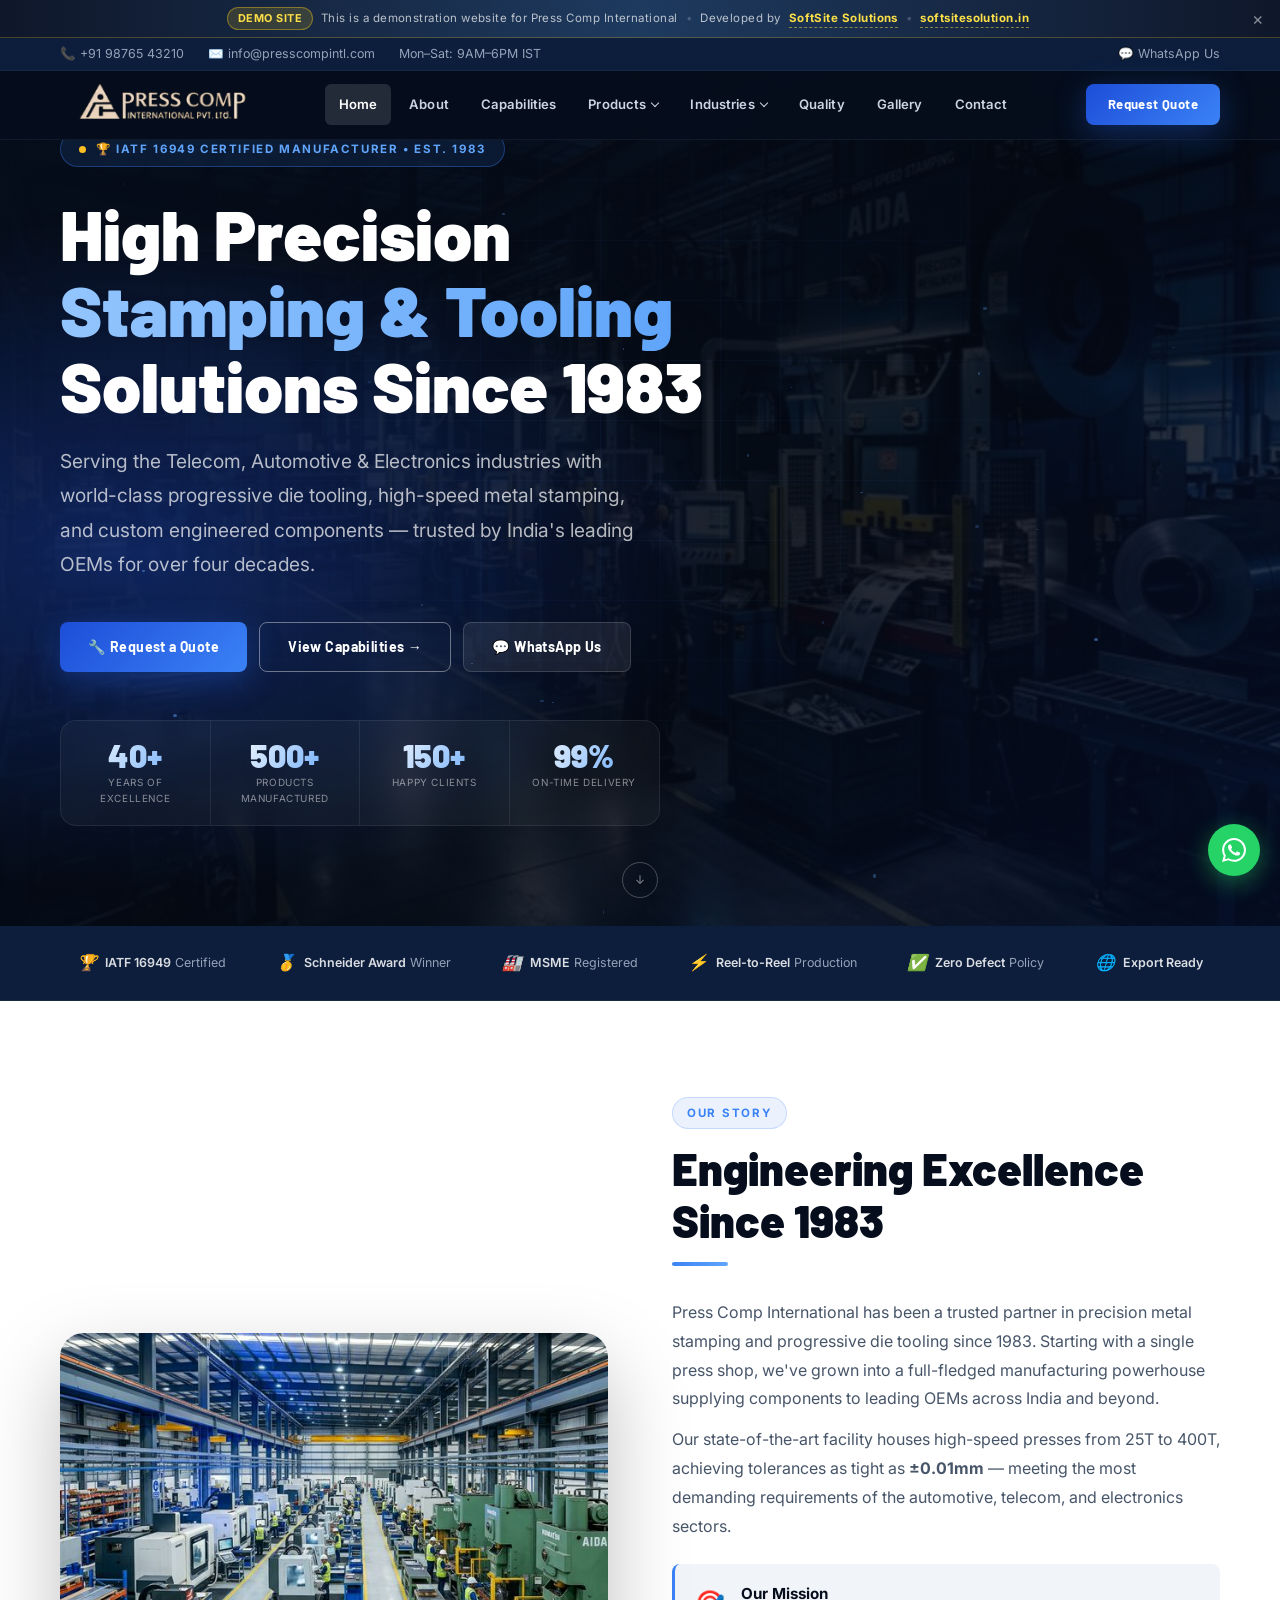
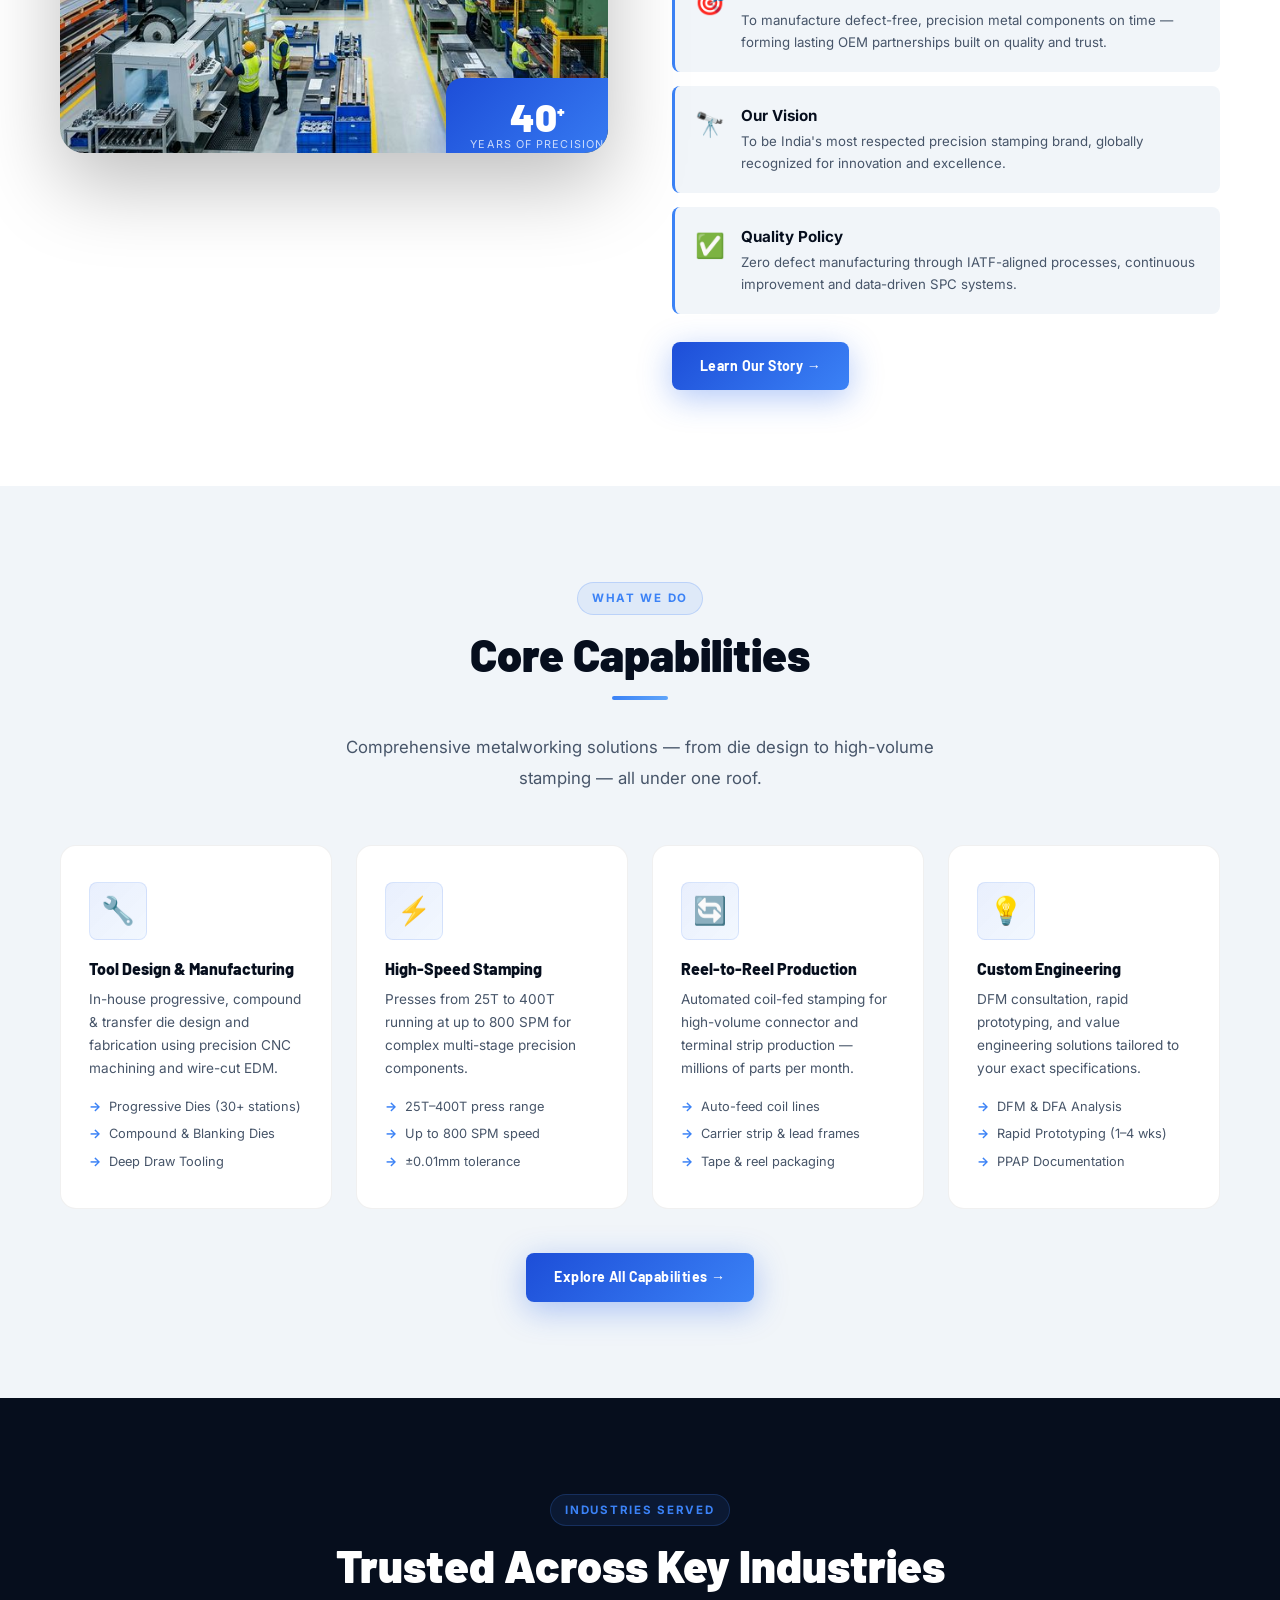
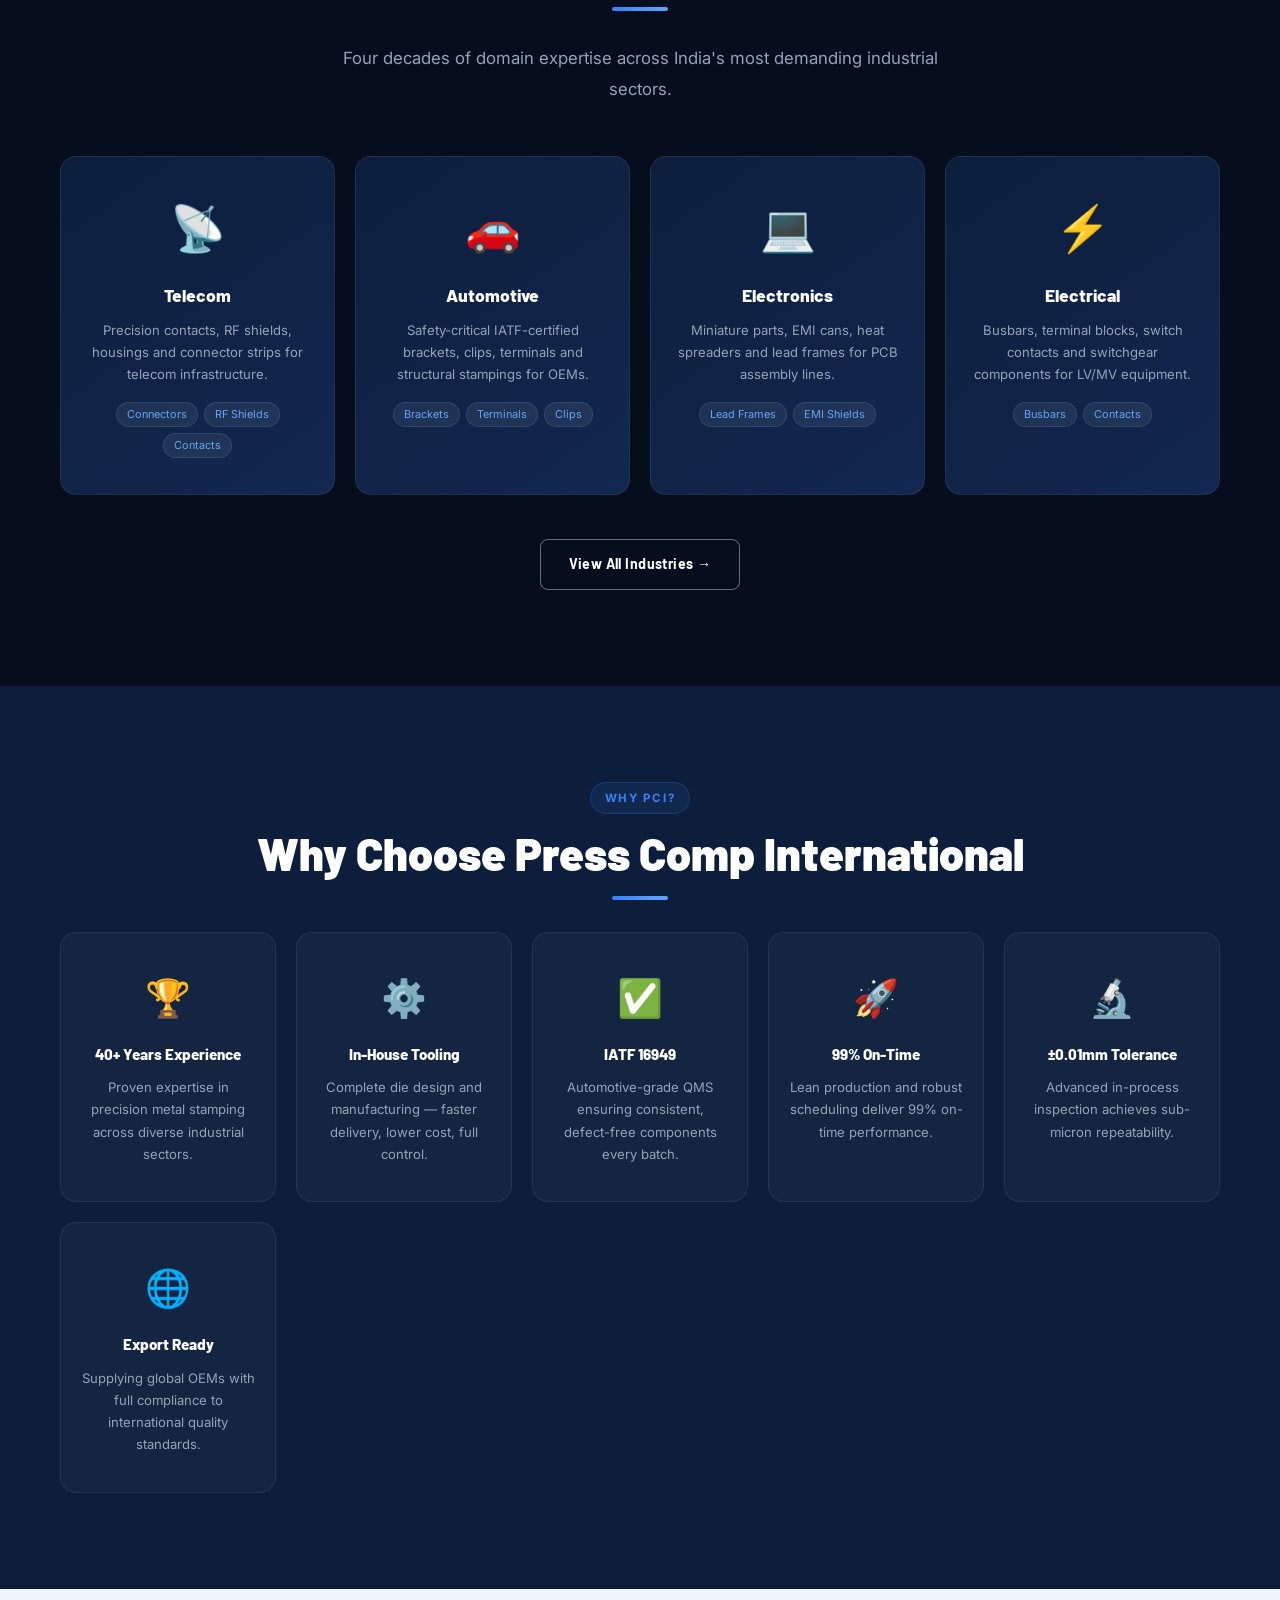
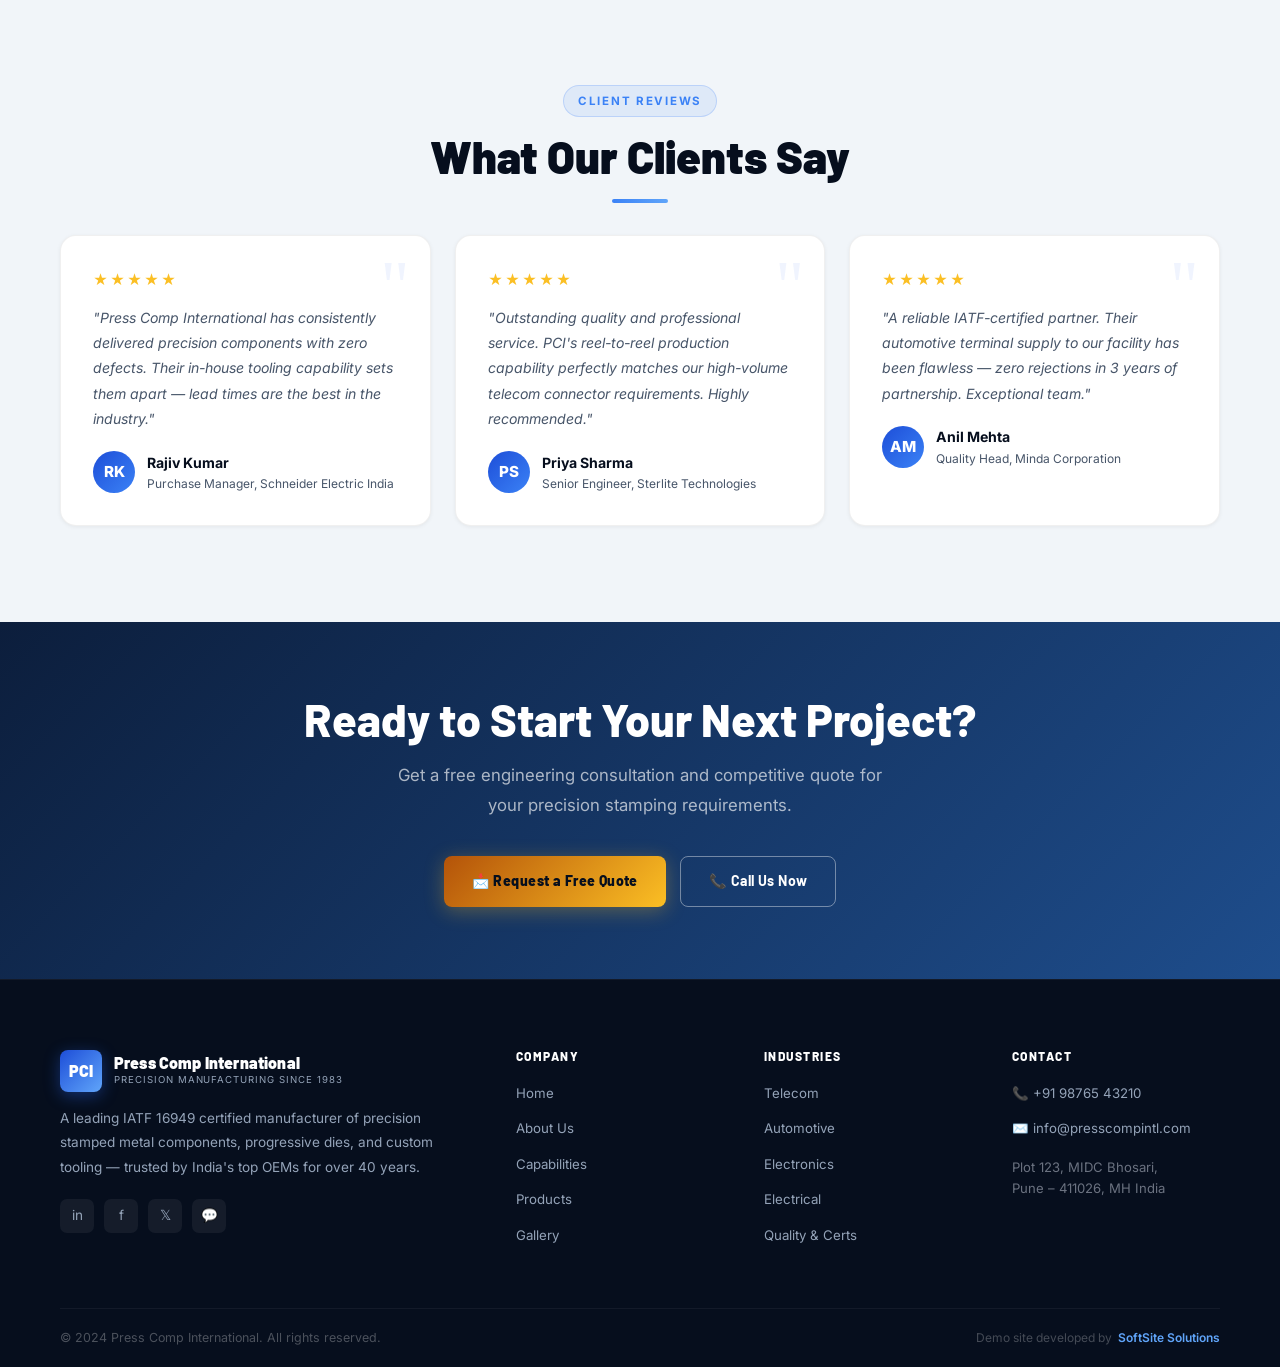
==== commit 2f2583d2: "Premium Navigation: Added desktop glassmorphism dropdowns, mobile accordion drawer, improved active " ====
--- a/index.html
+++ b/index.html
@@ -45,11 +45,29 @@
     <div class="container nav-inner">
       <a href="index.html" class="logo-img-wrap"><img src="assets/images/logo_nobg.png" alt="Press Comp International" class="site-logo" width="200" height="52" loading="eager"/></a>
       <div class="nav-links">
-        <a href="index.html" class="active">Home</a>
+        <a href="index.html">Home</a>
         <a href="about.html">About</a>
         <a href="capabilities.html">Capabilities</a>
-        <a href="products.html">Products</a>
-        <a href="industries.html">Industries</a>
+        <div class="nav-item">
+          <span>Products <span class="chevron"></span></span>
+          <div class="dropdown-menu">
+            <a href="products.html" class="dropdown-link">📦 All Products</a>
+            <a href="products.html?cat=telecom" class="dropdown-link">📡 Telecom</a>
+            <a href="products.html?cat=automotive" class="dropdown-link">🚗 Automotive</a>
+            <a href="products.html?cat=electrical" class="dropdown-link">⚡ Electrical</a>
+            <a href="products.html?cat=electronics" class="dropdown-link">💻 Electronics</a>
+          </div>
+        </div>
+        <div class="nav-item">
+          <span>Industries <span class="chevron"></span></span>
+          <div class="dropdown-menu">
+            <a href="industries.html" class="dropdown-link">🏗️ All Industries</a>
+            <a href="industries.html#telecom" class="dropdown-link">📡 Telecom</a>
+            <a href="industries.html#automotive" class="dropdown-link">🚗 Automotive</a>
+            <a href="industries.html#electronics" class="dropdown-link">💻 Electronics</a>
+            <a href="industries.html#electrical" class="dropdown-link">⚡ Electrical</a>
+          </div>
+        </div>
         <a href="quality.html">Quality</a>
         <a href="gallery.html">Gallery</a>
         <a href="contact.html">Contact</a>
@@ -62,22 +80,83 @@
   </div>
 </nav>
 
-<!-- Mobile Menu -->
-<div class="mobile-menu" id="mobileMenu">
-  <button class="mobile-menu-close" id="mobileClose">×</button>
-  <a href="index.html">Home</a>
-  <a href="about.html">About Us</a>
-  <a href="capabilities.html">Capabilities</a>
-  <a href="products.html">Products</a>
-  <a href="industries.html">Industries</a>
-  <a href="quality.html">Quality & Certs</a>
-  <a href="gallery.html">Gallery</a>
-  <a href="contact.html">Contact</a>
-  <a href="contact.html" class="btn btn-primary" style="margin-top:20px;justify-content:center;">📩 Request Quote</a>
+<!-- Premium Mobile Menu Backdrop -->
+<div class="mm-backdrop" id="mmBackdrop"></div>
+
+<!-- Premium Mobile Menu -->
+<div class="mobile-menu" id="mobileMenu" role="dialog" aria-modal="true" aria-label="Navigation menu">
+  <!-- Header -->
+  <div class="mm-header">
+    <div class="mm-logo">
+      <div class="mm-logo-mark">PCI</div>
+      <div class="mm-logo-text">
+        Press Comp International
+        <div class="mm-logo-sub">Precision Manufacturing Since 1983</div>
+      </div>
+    </div>
+    <button class="mm-close" id="mobileClose" aria-label="Close menu">✕</button>
+  </div>
+
+  <!-- Nav Links with Dropdowns -->
+  <nav class="mm-nav" aria-label="Mobile navigation">
+    <a href="index.html">🏠 Home</a>
+    <a href="about.html">🏭 About Us</a>
+    <a href="capabilities.html">⚙️ Capabilities</a>
+    
+    <!-- Products Dropdown -->
+    <div class="mm-dropdown">
+      <button class="mm-drop-btn" aria-haspopup="true" aria-expanded="false">📦 Products <span class="mm-chevron"></span></button>
+      <div class="mm-drop-content">
+        <div class="mm-drop-content-inner">
+          <a href="products.html?cat=telecom">📡 Telecom Components</a>
+          <a href="products.html?cat=automotive">🚗 Automotive Parts</a>
+          <a href="products.html?cat=electrical">⚡ Electrical Gear</a>
+          <a href="products.html?cat=electronics">💻 Electronics Parts</a>
+          <a href="products.html" class="mm-view-all">View All Products →</a>
+        </div>
+      </div>
+    </div>
+
+    <!-- Industries Dropdown -->
+    <div class="mm-dropdown">
+      <button class="mm-drop-btn" aria-haspopup="true" aria-expanded="false">🏗️ Industries <span class="mm-chevron"></span></button>
+      <div class="mm-drop-content">
+        <div class="mm-drop-content-inner">
+          <a href="industries.html#telecom">📡 Telecom Infrastructure</a>
+          <a href="industries.html#automotive">🚗 Automotive OEMs</a>
+          <a href="industries.html#electronics">💻 Consumer Electronics</a>
+          <a href="industries.html#electrical">⚡ Power & Electrical</a>
+        </div>
+      </div>
+    </div>
+
+    <a href="quality.html">🏆 Quality & Certs</a>
+    <a href="gallery.html">🖼️ Gallery</a>
+    <a href="contact.html">📬 Contact</a>
+  </nav>
+
+  <div class="mm-divider"></div>
+
+  <!-- Quick Actions -->
+  <div class="mm-actions">
+    <a href="contact.html" class="mm-cta mm-cta-primary">📩 Request a Quote</a>
+    <a href="https://wa.me/919876543210?text=Hello%20PCI%2C%20I%20would%20like%20a%20quote." class="mm-cta mm-cta-wa" target="_blank" rel="noopener">💬 WhatsApp Us</a>
+  </div>
+
+  <!-- Contact Info -->
+  <div class="mm-contact">
+    <a href="tel:+919876543210">📞 +91 98765 43210</a>
+    <a href="mailto:info@presscompintl.com">✉️ info@presscompintl.com</a>
+    <span style="font-size: 0.72rem; color: rgba(255,255,255,0.4); padding-left: 20px;">📍 MIDC Bhosari, Pune</span>
+  </div>
+
+  <!-- Footer -->
+  <div class="mm-footer">
+    <p>Premium Site by <a href="https://softsitesolution.in" target="_blank">SoftSite Solutions</a></p>
+  </div>
 </div>
 
-<!-- ═══ HERO ═══ -->
-<section id="hero">
+<section class="hero-industrial" id="hero">
   <div class="hero-bg"></div>
   <div class="hero-overlay"></div>
   <div class="hero-grid"></div>
@@ -136,7 +215,6 @@
   </div>
 </div>
 
-<!-- ═══ ABOUT SNAPSHOT ═══ -->
 <section class="section-pad section-white">
   <div class="container">
     <div class="ab-grid">
@@ -342,3 +420,10 @@
 </html>
 
 
+
+
+
+
+
+
+
--- a/assets/css/style.css
+++ b/assets/css/style.css
@@ -189,36 +189,254 @@
 .logo-sub{font-size:.6rem;color:var(--steel-light);letter-spacing:.1em;text-transform:uppercase;}
 
 /* Nav Links */
-.nav-links{display:flex;align-items:center;gap:2px;}
-.nav-links a{
-  color:var(--silver);font-size:.8rem;font-weight:500;
-  padding:9px 12px;border-radius:6px;transition:var(--t);
-  letter-spacing:.01em;white-space:nowrap;
-}
-.nav-links a:hover,.nav-links a.active{
-  color:#fff;background:rgba(255,255,255,.08);
-}
-
-.nav-cta .btn{padding:9px 20px;font-size:.82rem;}
-
-/* Hamburger */
-.hamburger{display:none;flex-direction:column;gap:5px;padding:8px;cursor:pointer;}
-.hamburger span{display:block;width:22px;height:2px;background:#fff;border-radius:2px;transition:var(--t);}
-
-/* Mobile Menu */
+.nav-links{display:flex;align-items:center;gap:4px;}
+.nav-item{position:relative;}
+.nav-links a, .nav-item > span{
+  color:var(--silver);font-size:.82rem;font-weight:600;
+  padding:10px 14px;border-radius:6px;transition:var(--t);
+  letter-spacing:.01em;white-space:nowrap;cursor:pointer;
+  display:flex;align-items:center;gap:6px;
+}
+.nav-links a:hover, .nav-links a.active, .nav-item:hover > span, .nav-item > span.active{
+  color:#fff;background:rgba(255,255,255,.12);
+}
+.nav-item .chevron{
+  width:6px;height:6px;border-right:1.5px solid currentColor;border-bottom:1.5px solid currentColor;
+  transform:rotate(45deg);margin-top:-3px;transition:transform .3s;
+}
+.nav-item:hover .chevron, .nav-item > span.active .chevron{transform:rotate(225deg);margin-top:3px;}
+
+/* Desktop Dropdown Menu */
+.dropdown-menu{
+  position:absolute;top:100%;left:50%;transform:translateX(-50%) translateY(10px);
+  width:240px;background:rgba(10,24,48,.98);backdrop-filter:blur(20px);
+  border:1px solid rgba(255,255,255,.08);border-radius:12px;
+  padding:12px;box-shadow:0 20px 50px rgba(0,0,0,.5);
+  opacity:0;visibility:hidden;transition:all .3s var(--ease);
+  z-index:1000;
+}
+.nav-item:hover .dropdown-menu{
+  opacity:1;visibility:visible;transform:translateX(-50%) translateY(0);
+}
+.dropdown-link{
+  display:flex;align-items:center;gap:12px;padding:10px 14px;
+  color:rgba(255,255,255,.7);font-size:.82rem;font-weight:500;
+  text-decoration:none;border-radius:8px;transition:var(--t);
+}
+.dropdown-link:hover{
+  background:rgba(37,99,235,.15);color:#fff;
+}
+.dropdown-link i{font-size:1.1rem;opacity:.8;}
+
+.nav-cta .btn{padding:10px 22px;font-size:.82rem;}
+
+/* ─── Hamburger ─── */
+.hamburger{
+  display:none;flex-direction:column;justify-content:center;
+  gap:5px;padding:8px;cursor:pointer;width:40px;height:40px;
+  border:1.5px solid rgba(255,255,255,.15);border-radius:8px;
+  transition:var(--t);flex-shrink:0;
+}
+.hamburger:hover{background:rgba(255,255,255,.07);border-color:rgba(255,255,255,.3);}
+.hamburger span{
+  display:block;width:18px;height:2px;background:#fff;border-radius:2px;
+  transition:transform .35s var(--ease),opacity .2s,width .3s;
+  transform-origin:center;
+}
+/* Hamburger → X animation when menu open */
+.hamburger.is-open span:nth-child(1){transform:translateY(7px) rotate(45deg);}
+.hamburger.is-open span:nth-child(2){opacity:0;width:0;}
+.hamburger.is-open span:nth-child(3){transform:translateY(-7px) rotate(-45deg);}
+
+/* ─── Premium Mobile Menu ─── */
 .mobile-menu{
+  display:flex;
+  position:fixed;top:0;right:0;bottom:0;
+  width:min(320px,85vw);
+  background:linear-gradient(160deg,#070f1f 0%,#0c1e3c 60%,#0a1830 100%);
+  border-left:1px solid rgba(255,255,255,.06);
+  backdrop-filter:blur(24px);
+  z-index:1100;
+  flex-direction:column;
+  padding:0;
+  overflow-y:auto;
+  overflow-x:hidden;
+  transform:translateX(110%);
+  visibility:hidden;pointer-events:none;
+  transition:transform .4s cubic-bezier(0.4,0,0.2,1), visibility .4s;
+  box-shadow:-20px 0 80px rgba(0,0,0,.6);
+}
+.mobile-menu.open{
+  transform:translateX(0);visibility:visible;pointer-events:all;
+}
+@media (min-width: 992px) {
+  .mobile-menu, .mm-backdrop { display: none !important; }
+}
+
+/* Menu backdrop overlay */
+.mm-backdrop{
   display:none;position:fixed;inset:0;
-  background:rgba(6,14,29,.99);backdrop-filter:blur(30px);
-  z-index:999;flex-direction:column;padding:100px 28px 40px;gap:6px;
-}
-.mobile-menu.open{display:flex;animation:slideIn .3s var(--ease) both;}
-@keyframes slideIn{from{opacity:0;transform:translateX(-20px);}to{opacity:1;transform:none;}}
-.mobile-menu a{
-  color:#fff;font-size:1.35rem;font-family:var(--font-head);font-weight:700;
-  padding:16px 0;border-bottom:1px solid rgba(255,255,255,.06);transition:var(--t);
-}
-.mobile-menu a:hover{color:var(--accent-glow);padding-left:8px;}
-.mobile-menu-close{position:absolute;top:20px;right:22px;color:#fff;font-size:2rem;cursor:pointer;background:none;border:none;}
+  background:rgba(0,0,0,.5);z-index:1099;
+  backdrop-filter:blur(3px);
+  opacity:0;transition:opacity .35s ease;
+}
+.mm-backdrop.show{display:block;opacity:1;}
+
+/* Menu header */
+.mm-header{
+  display:flex;align-items:center;justify-content:space-between;
+  padding:18px 20px 16px;
+  border-bottom:1px solid rgba(255,255,255,.06);
+  flex-shrink:0;
+}
+.mm-logo{
+  display:flex;align-items:center;gap:10px;
+}
+.mm-logo-mark{
+  width:34px;height:34px;border-radius:7px;
+  background:linear-gradient(135deg,var(--blue-vivid),var(--accent-glow));
+  display:flex;align-items:center;justify-content:center;
+  font-family:var(--font-head);font-weight:900;font-size:.78rem;color:#fff;
+}
+.mm-logo-text{font-family:var(--font-head);font-size:.75rem;font-weight:700;color:#fff;line-height:1.25;}
+.mm-logo-sub{font-size:.55rem;color:var(--steel-light);letter-spacing:.06em;}
+.mm-close{
+  width:34px;height:34px;border-radius:8px;
+  background:rgba(255,255,255,.06);
+  border:1px solid rgba(255,255,255,.1);
+  color:rgba(255,255,255,.6);font-size:1.2rem;
+  display:flex;align-items:center;justify-content:center;
+  cursor:pointer;transition:var(--t);
+  line-height:1;
+}
+.mm-close:hover{background:rgba(239,68,68,.2);border-color:rgba(239,68,68,.4);color:#fff;}
+
+/* Nav links inside mobile menu */
+.mm-nav{
+  display:flex;flex-direction:column;
+  padding:12px 0;flex:1;
+}
+.mm-nav a, .mm-drop-btn{
+  display:flex;align-items:center;justify-content:space-between;
+  color:rgba(255,255,255,.8);font-size:.95rem;
+  font-family:var(--font-head);font-weight:600;
+  padding:14px 22px;
+  border-bottom:1px solid rgba(255,255,255,.04);
+  background:none;border-left:none;border-right:none;border-top:none;
+  width:100%;text-align:left;cursor:pointer;
+  transition:var(--t);text-decoration:none;
+  letter-spacing:.01em;
+  opacity:0;transform:translateX(24px);
+}
+.mobile-menu.open .mm-nav a, .mobile-menu.open .mm-drop-btn{
+  opacity:1;transform:translateX(0);
+}
+
+/* Dropdown specific */
+.mm-dropdown{
+  display:flex;flex-direction:column;
+}
+.mm-chevron{
+  display:inline-block;width:8px;height:8px;
+  border-right:2px solid rgba(255,255,255,.3);
+  border-bottom:2px solid rgba(255,255,255,.3);
+  transform:rotate(45deg);margin-right:4px;
+  transition:transform .3s var(--ease);
+}
+.mm-drop-btn[aria-expanded="true"] .mm-chevron{
+  transform:rotate(-135deg);border-color:var(--accent-glow);
+}
+.mm-drop-btn[aria-expanded="true"]{
+  color:var(--accent-glow);background:rgba(37,99,235,.08);
+}
+
+/* Dropdown Content - Height Animation */
+.mm-drop-content{
+  display:grid;grid-template-rows:0fr;
+  transition:grid-template-rows .35s cubic-bezier(0.4,0,0.2,1);
+  background:rgba(0,0,0,.15);
+  overflow:hidden;
+}
+.mm-drop-btn[aria-expanded="true"] + .mm-drop-content{
+  grid-template-rows:1fr;
+}
+.mm-drop-content-inner{
+  min-height:0; /* Required for grid animation */
+}
+.mm-drop-content a{
+  padding:11px 22px 11px 40px;
+  font-size:.88rem;color:rgba(255,255,255,.6);
+  opacity:1;transform:none; /* Ensure links inside dropdown show immediately */
+}
+.mm-drop-content a.mm-view-all{
+  color:var(--accent-glow);font-weight:700;font-size:.82rem;
+  border-top:1px solid rgba(255,255,255,.03);
+}
+
+.mm-nav a::after{content:'›';font-size:1.1rem;color:rgba(255,255,255,.2);transition:var(--t);}
+.mm-nav a:hover, .mm-nav a.active, .mm-drop-btn:hover{
+  color:#fff;
+  background:rgba(37,99,235,.12);
+  border-color:rgba(37,99,235,.15);
+  padding-left:28px;
+}
+.mm-nav a:hover::after, .mm-nav a.active::after{color:var(--accent-glow);transform:translateX(4px);}
+.mm-nav a.active{color:var(--accent-glow);font-weight:700;}
+
+/* Divider */
+.mm-divider{
+  height:1px;background:rgba(255,255,255,.06);margin:4px 20px;
+}
+
+/* Quick actions */
+.mm-actions{
+  padding:16px 18px;
+  display:flex;flex-direction:column;gap:10px;
+}
+.mm-cta{
+  display:flex;align-items:center;justify-content:center;gap:8px;
+  padding:13px 18px;border-radius:var(--r);
+  font-family:var(--font-head);font-weight:700;font-size:.88rem;
+  text-decoration:none;transition:var(--t);letter-spacing:.02em;
+}
+.mm-cta-primary{
+  background:linear-gradient(135deg,var(--blue-vivid),var(--accent));
+  color:#fff;box-shadow:0 4px 20px rgba(37,99,235,.35);
+}
+.mm-cta-primary:hover{transform:translateY(-2px);box-shadow:0 8px 28px rgba(37,99,235,.5);}
+.mm-cta-wa{
+  background:rgba(37,211,102,.1);
+  border:1.5px solid rgba(37,211,102,.3);
+  color:#4ade80;
+}
+.mm-cta-wa:hover{background:rgba(37,211,102,.2);border-color:#4ade80;}
+
+/* Contact info strip */
+.mm-contact{
+  padding:14px 20px;
+  border-top:1px solid rgba(255,255,255,.06);
+  display:flex;flex-direction:column;gap:8px;
+  flex-shrink:0;
+}
+.mm-contact a{
+  display:flex;align-items:center;gap:8px;
+  color:rgba(255,255,255,.45);font-size:.75rem;
+  text-decoration:none;transition:var(--t);
+}
+.mm-contact a:hover{color:var(--accent-glow);}
+
+/* Footer */
+.mm-footer{
+  padding:10px 20px 16px;
+  border-top:1px solid rgba(255,255,255,.05);
+  text-align:center;
+  flex-shrink:0;
+}
+.mm-footer p{
+  font-size:.65rem;color:rgba(255,255,255,.2);
+  letter-spacing:.04em;
+}
+.mm-footer a{color:var(--accent-glow);}
 
 /* ─── Buttons ─── */
 .btn{
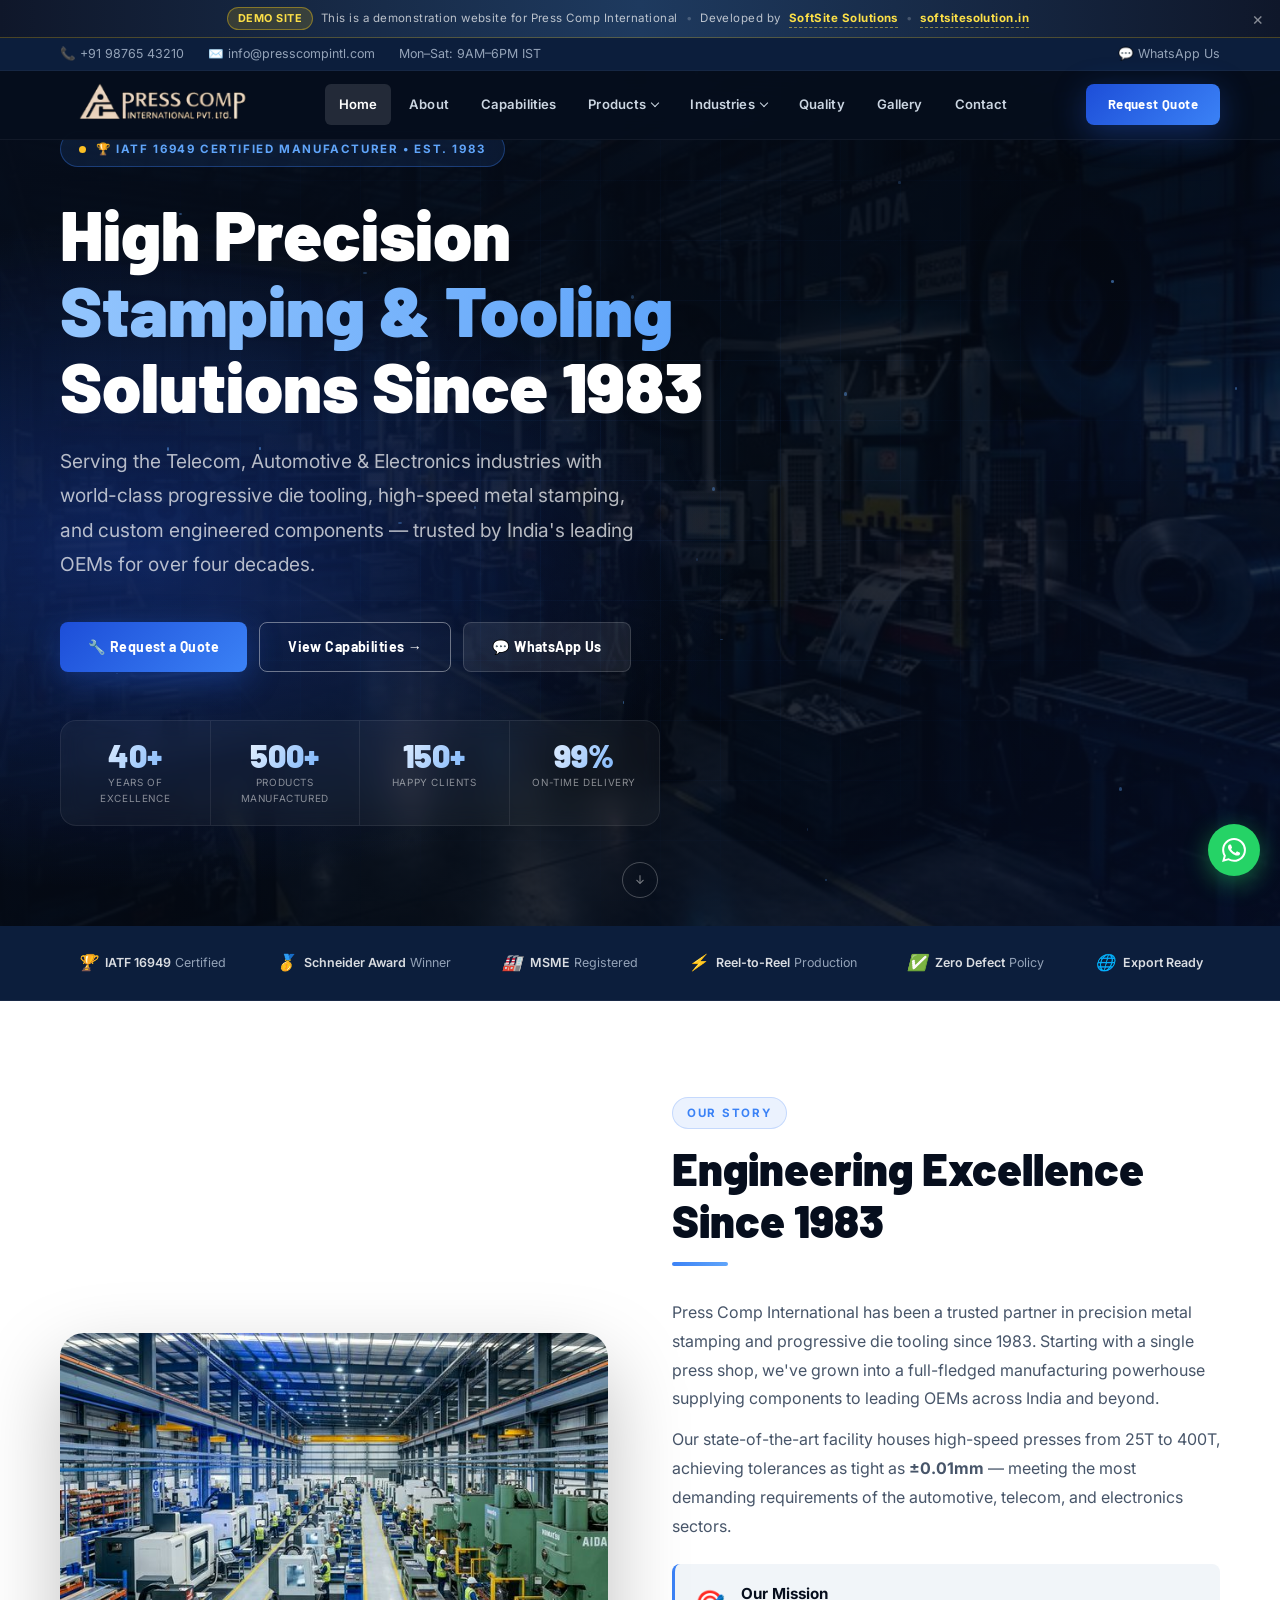
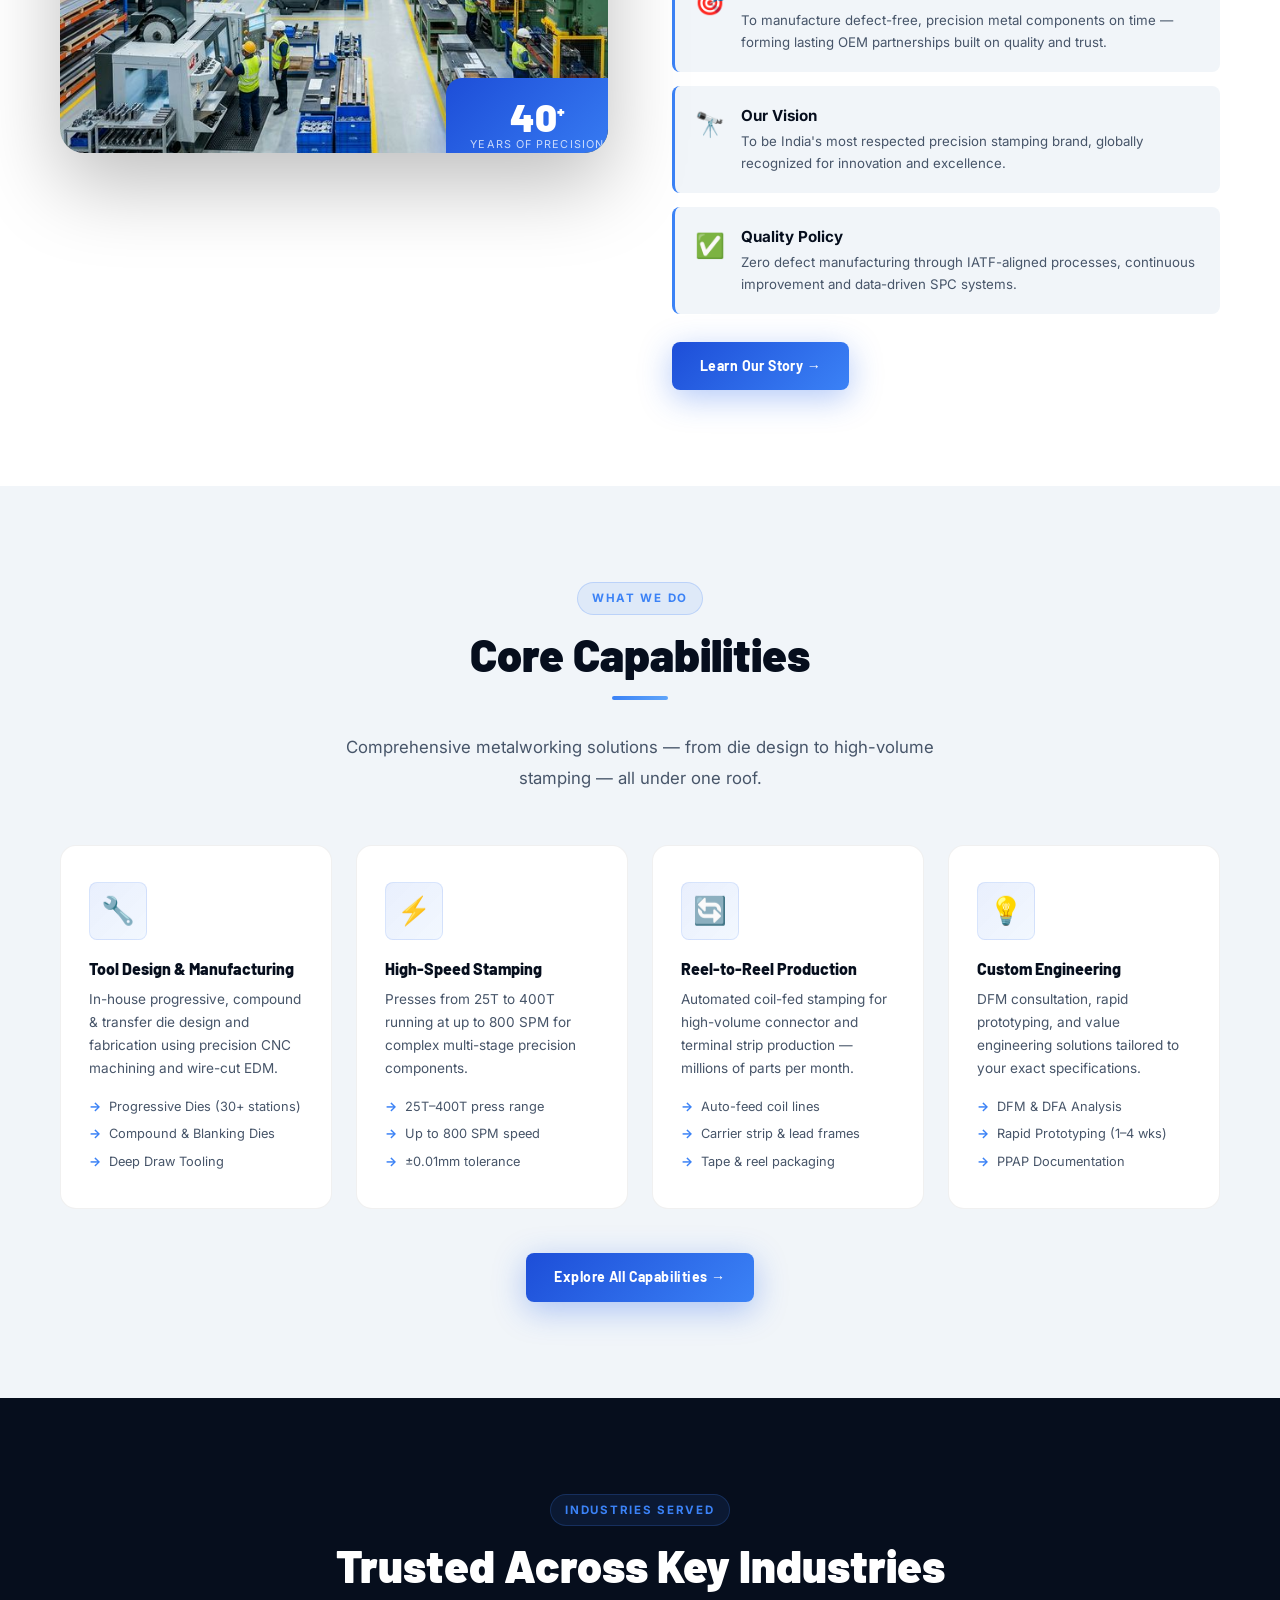
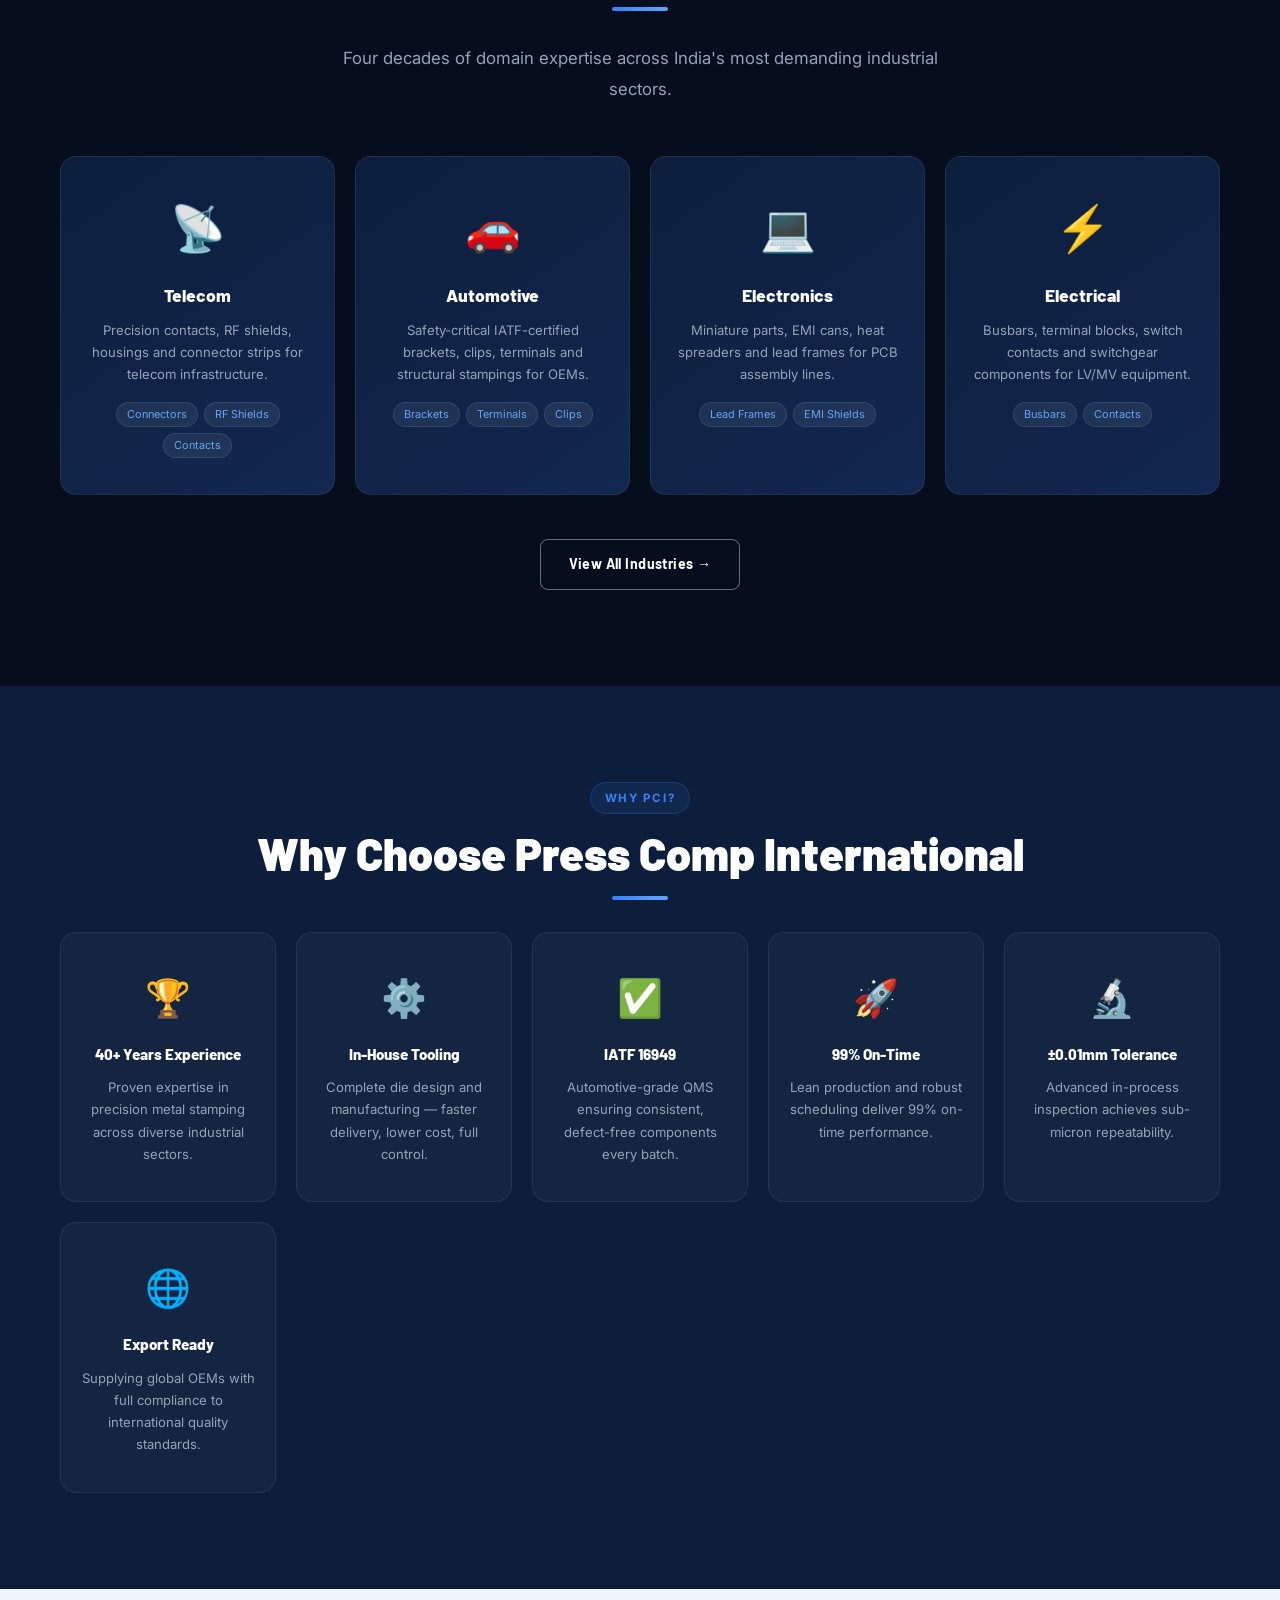
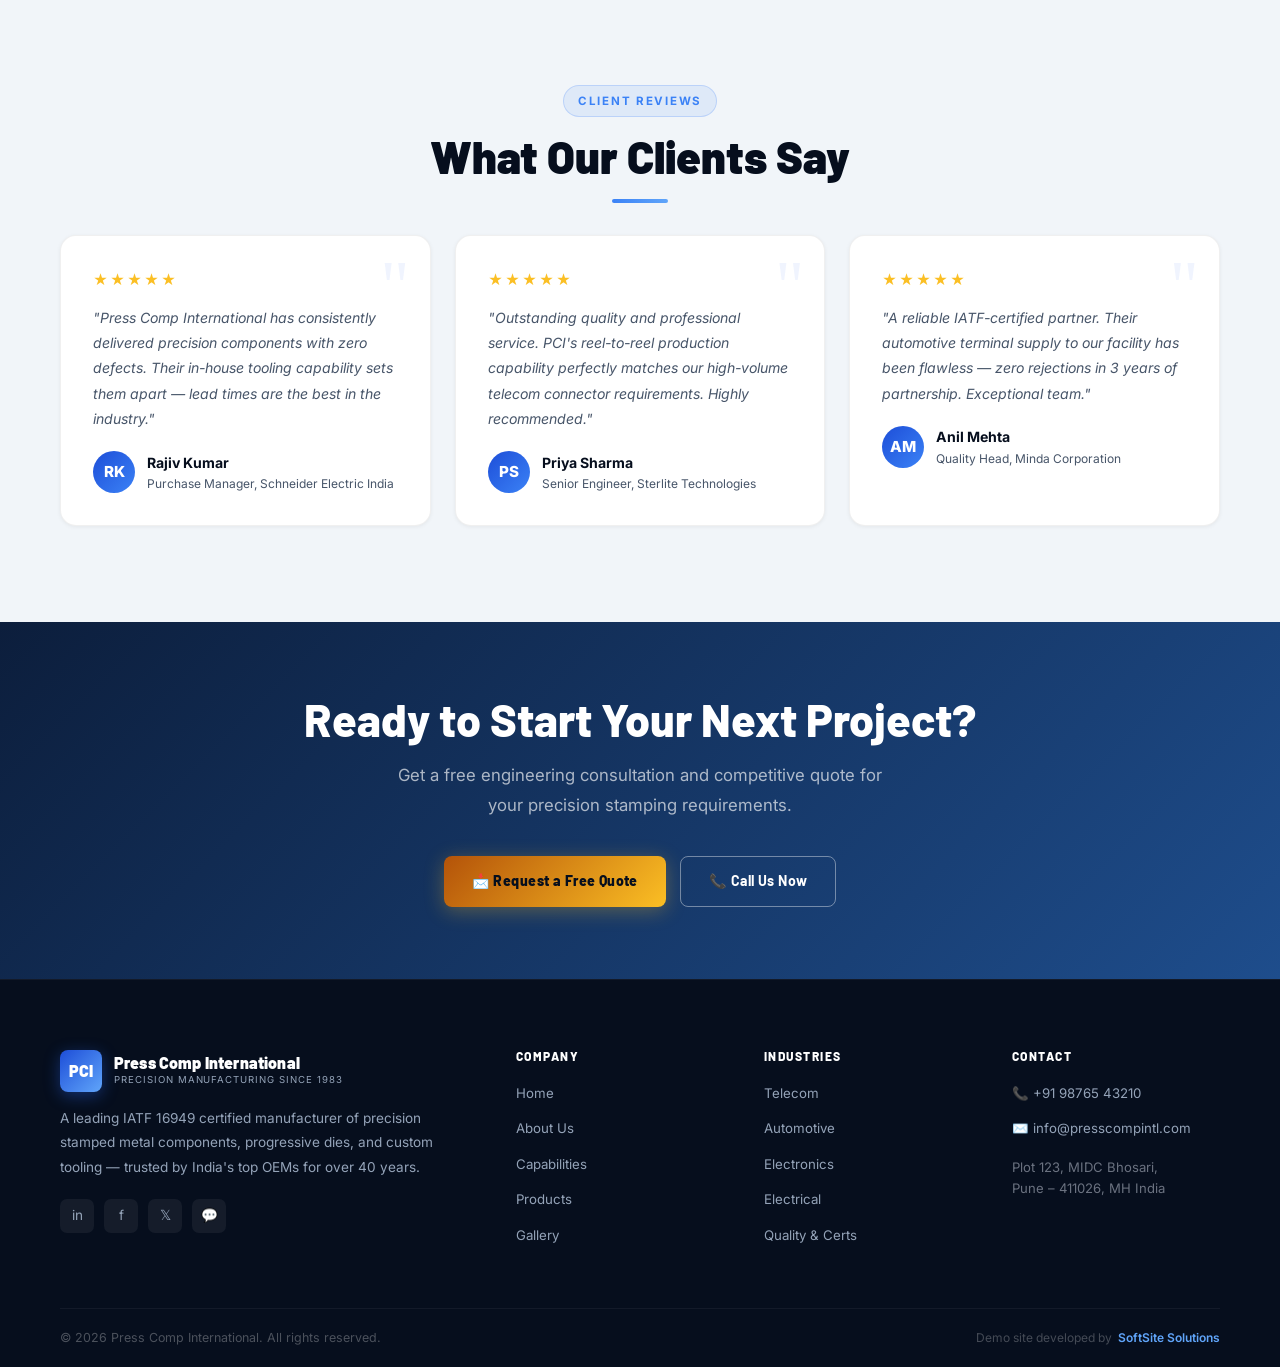
==== commit 51e428ee: "Compliance: Updated site-wide copyright year to 2026." ====
--- a/index.html
+++ b/index.html
@@ -398,7 +398,7 @@
       </div>
     </div>
     <div class="footer-bottom">
-      <p>© 2024 Press Comp International. All rights reserved.</p>
+      <p>© 2026 Press Comp International. All rights reserved.</p>
       <div class="dev-credit">
         Demo site developed by
         <a href="https://softsitesolution.in" target="_blank" rel="noopener">SoftSite Solutions</a>
@@ -427,3 +427,4 @@
 
 
 
+
